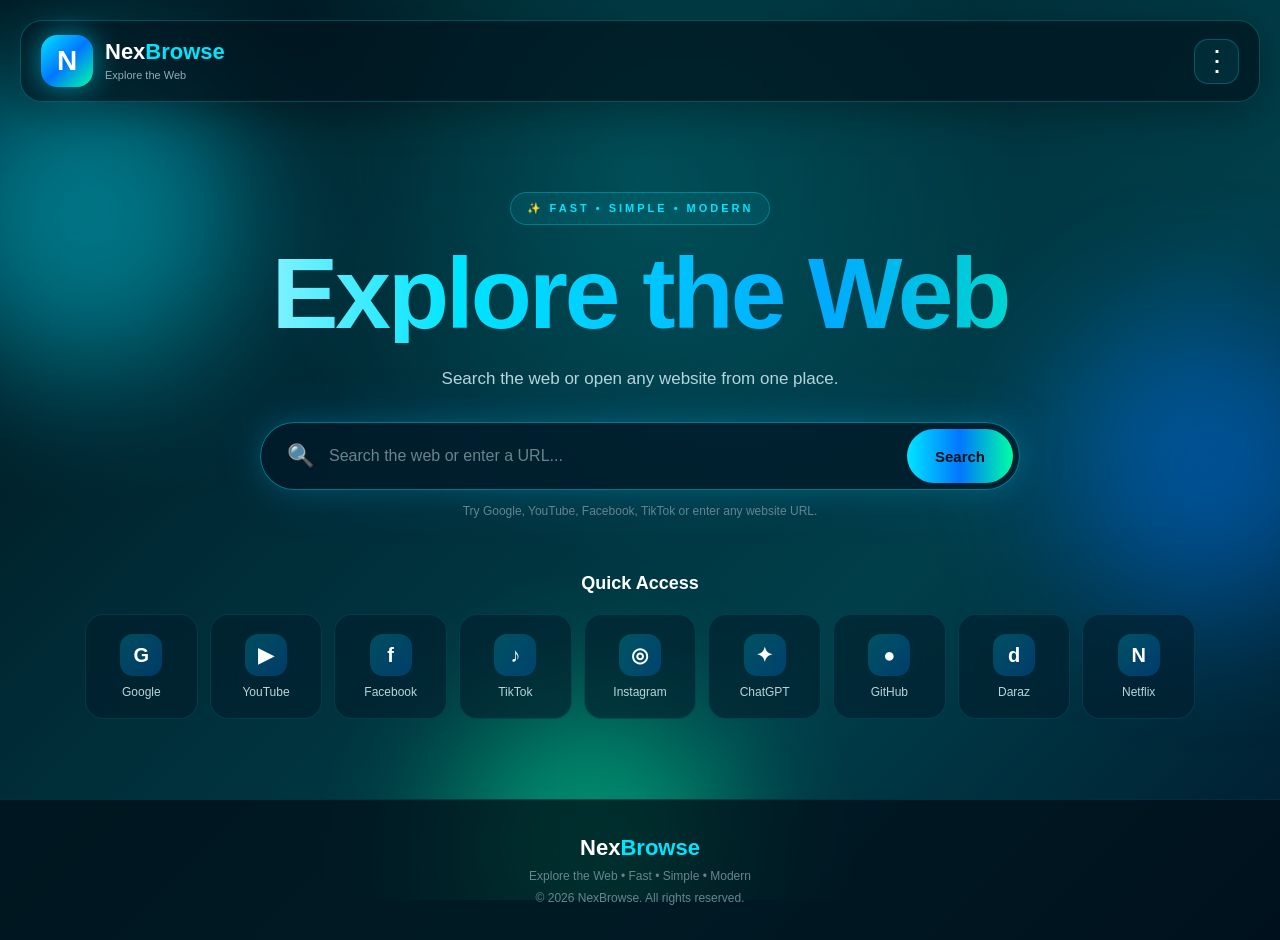
==== index.html @ d21aa039 "Add files via upload" ====
<!DOCTYPE html>
<html lang="en">

<head>
    <meta charset="UTF-8">
    <meta name="viewport" content="width=device-width, initial-scale=1.0">

    <meta name="description"
        content="NexBrowse - Explore the web with a fast and modern browser-style search experience.">

    <title>NexBrowse — Explore the Web</title>
    <script src="script.js"></script>

    <link rel="stylesheet" href="style.css">
</head>

<body>

    <!-- Animated Background -->
    <div class="background">
        <div class="orb orb-one"></div>
        <div class="orb orb-two"></div>
        <div class="orb orb-three"></div>
    </div>

    <!-- HEADER -->
    <header class="header">

        <div class="brand">
            <div class="logo">N</div>

            <div class="brand-text">
                <h2>Nex<span>Browse</span></h2>
                <small>Explore the Web</small>
            </div>
        </div>

        <!-- 3 DOT MENU -->
        <div class="menu-container">

            <button class="menu-btn" id="menuBtn" aria-label="Open menu">
                ⋮
            </button>

            <div class="dropdown-menu" id="dropdownMenu">

                <button onclick="showSection('home')">
                    🏠 Home
                </button>

                <button onclick="showSection('history')">
                    🕘 History
                </button>

                <button onclick="showSection('aboutSection')">
                    ℹ️ About
                </button>

                <button onclick="showSection('featuresSection')">
                    ⭐ Features
                </button>

                <button onclick="showSection('contactSection')">
                    📩 Contact
                </button>

                <button onclick="showSection('privacySection')">
                    🔒 Privacy
                </button>

                <button onclick="showSection('termsSection')">
                    📄 Terms
                </button>

            </div>
        </div>

    </header>


    <!-- MAIN -->
    <main id="home">

        <div class="hero-badge">
            ✨ FAST • SIMPLE • MODERN
        </div>

        <h1>
            Explore the <span>Web</span>
        </h1>

        <p class="subtitle">
            Search the web or open any website from one place.
        </p>


        <!-- SEARCH -->
        <div class="search-box">

            <span class="search-icon">🔍</span>

            <input type="text" id="website" placeholder="Search the web or enter a URL..." autocomplete="off">

            <button id="searchBtn">
                Search
            </button>

        </div>

        <p class="hint">
            Try Google, YouTube, Facebook, TikTok or enter any website URL.
        </p>


        <!-- QUICK LINKS -->
        <section class="quick-section">

            <h2>Quick Access</h2>

            <div class="quick-links">

                <button onclick="openSite('Google','https://www.google.com')">
                    <span class="site-icon">G</span>
                    <span>Google</span>
                </button>

                <button onclick="openSite('YouTube','https://www.youtube.com')">
                    <span class="site-icon">▶</span>
                    <span>YouTube</span>
                </button>

                <button onclick="openSite('Facebook','https://www.facebook.com')">
                    <span class="site-icon">f</span>
                    <span>Facebook</span>
                </button>

                <button onclick="openSite('TikTok','https://www.tiktok.com')">
                    <span class="site-icon">♪</span>
                    <span>TikTok</span>
                </button>

                <button onclick="openSite('Instagram','https://www.instagram.com')">
                    <span class="site-icon">◎</span>
                    <span>Instagram</span>
                </button>

                <button onclick="openSite('ChatGPT','https://chatgpt.com')">
                    <span class="site-icon">✦</span>
                    <span>ChatGPT</span>
                </button>

                <button onclick="openSite('GitHub','https://github.com')">
                    <span class="site-icon">●</span>
                    <span>GitHub</span>
                </button>

                <button onclick="openSite('Daraz','https://www.daraz.pk')">
                    <span class="site-icon">d</span>
                    <span>Daraz</span>
                </button>

                <button onclick="openSite('Netflix','https://www.netflix.com')">
                    <span class="site-icon">N</span>
                    <span>Netflix</span>
                </button>

            </div>

        </section>


        <!-- HISTORY 
        <section class="history-section" id="history">

            <div class="section-header">

                <div>
                    <span class="section-label">YOUR ACTIVITY</span>
                    <h2>🕘 Search History</h2>
                </div>

                <button class="clear-btn" id="clearBtn">
                    🗑️ Clear
                </button>

            </div>

            <div id="historyList" class="history-list"></div>
            -->

        </section>


        <!-- ABOUT -->
        <section id="aboutSection" class="info-section hidden">

            <span class="section-label">ABOUT NEXBROWSE</span>

            <h2>About NexBrowse</h2>

            <p>
                NexBrowse is a simple, modern browser-style web project
                designed to help users search the web and quickly open
                popular websites from one place.
            </p>

        </section>


        <!-- FEATURES -->
        <section id="featuresSection" class="info-section hidden">

            <span class="section-label">WHAT WE OFFER</span>

            <h2>⭐ Features</h2>

            <div class="features-grid">

                <div class="feature-card">
                    <div>🔎</div>
                    <h3>Web Search</h3>
                    <p>Search the web quickly and easily.</p>
                </div>

                <div class="feature-card">
                    <div>🌐</div>
                    <h3>Quick Websites</h3>
                    <p>Open popular websites with one click.</p>
                </div>

                <div class="feature-card">
                    <div>🕘</div>
                    <h3>Search History</h3>
                    <p>Keep your recent searches locally.</p>
                </div>

                <div class="feature-card">
                    <div>📱</div>
                    <h3>Responsive</h3>
                    <p>Works on phones, tablets and computers.</p>

                </div>

            </div>

        </section>


        <!-- CONTACT -->
        <section id="contactSection" class="info-section hidden">

            <span class="section-label">GET IN TOUCH</span>

            <h2>📩 Contact</h2>

            <p>
                Have a suggestion or feedback about NexBrowse?
                We'd love to hear from you.
            </p>

        </section>


        <!-- PRIVACY -->
        <section id="privacySection" class="info-section hidden">

            <span class="section-label">YOUR PRIVACY</span>

            <h2>🔒 Privacy Policy</h2>

            <p>
                NexBrowse does not intentionally collect personal
                information through this website.
            </p>

            <p>
                Search history is stored locally in your browser
                using local storage.
            </p>

        </section>


        <!-- TERMS -->
        <section id="termsSection" class="info-section hidden">

            <span class="section-label">WEBSITE TERMS</span>

            <h2>📄 Terms & Conditions</h2>

            <p>
                NexBrowse is a browser-style web project.
                Users should use the website responsibly and
                follow applicable laws.
            </p>

        </section>

    </main>


    <!-- FOOTER -->
    <footer>

        <div class="footer-logo">
            Nex<span>Browse</span>
        </div>

        <p>Explore the Web • Fast • Simple • Modern</p>

        <p>
            © 2026 NexBrowse. All rights reserved.
        </p>

    </footer>


</body>

</html>
---- style.css ----
/* =========================
   BASIC RESET
========================= */

/* =========================
   RESET
========================= */

* {
    margin: 0;
    padding: 0;
    box-sizing: border-box;
}

html {
    scroll-behavior: smooth;
}

body {
    font-family: Arial, Helvetica, sans-serif;
    min-height: 100vh;
    color: #ffffff;
    overflow-x: hidden;

    background:
        linear-gradient(135deg,
            #00111a,
            #002b36,
            #003f4a,
            #001a2e);
}


/* =========================
   ANIMATED BACKGROUND
========================= */

.background {
    position: fixed;
    inset: 0;
    overflow: hidden;
    z-index: -1;
    pointer-events: none;
}

.background::before {
    content: "";
    position: absolute;
    inset: 0;

    background:
        radial-gradient(circle at 50% 20%,
            rgba(0, 255, 255, 0.16),
            transparent 40%);

    animation: backgroundPulse 8s ease-in-out infinite alternate;
}

.orb {
    position: absolute;
    border-radius: 50%;
    filter: blur(70px);
    opacity: 0.45;
    animation: floatOrb 12s ease-in-out infinite alternate;
}

.orb-one {
    width: 330px;
    height: 330px;
    background: #00e5ff;
    top: 5%;
    left: -80px;
}

.orb-two {
    width: 300px;
    height: 300px;
    background: #0077ff;
    top: 35%;
    right: -80px;
    animation-delay: 2s;
}

.orb-three {
    width: 280px;
    height: 280px;
    background: #00ffa3;
    bottom: -80px;
    left: 35%;
    animation-delay: 4s;
}

@keyframes floatOrb {
    from {
        transform: translate(0, 0) scale(1);
    }

    to {
        transform: translate(50px, -40px) scale(1.15);
    }
}

@keyframes backgroundPulse {
    from {
        opacity: 0.5;
    }

    to {
        opacity: 1;
    }
}


/* =========================
   HEADER
========================= */

.header {
    width: calc(100% - 40px);
    margin: 20px;
    padding: 14px 20px;

    display: flex;
    align-items: center;
    justify-content: space-between;

    border: 1px solid rgba(0, 229, 255, 0.25);
    border-radius: 22px;

    background: rgba(0, 20, 30, 0.72);
    backdrop-filter: blur(20px);

    box-shadow:
        0 10px 40px rgba(0, 0, 0, 0.3);
}

.brand {
    display: flex;
    align-items: center;
    gap: 12px;
}

.logo {
    width: 52px;
    height: 52px;

    display: flex;
    align-items: center;
    justify-content: center;

    border-radius: 16px;

    font-size: 28px;
    font-weight: bold;

    background:
        linear-gradient(135deg,
            #00e5ff,
            #0077ff,
            #00ffa3);

    box-shadow:
        0 0 28px rgba(0, 229, 255, 0.55);
}

.brand-text h2 {
    font-size: 22px;
}

.brand-text h2 span,
.footer-logo span {
    color: #00e5ff;
}

.brand-text small {
    color: #8baeb8;
    font-size: 11px;
}


/* =========================
   MENU
========================= */

.menu-container {
    position: relative;
}

.menu-btn {
    width: 45px;
    height: 45px;

    border: 1px solid rgba(0, 229, 255, 0.25);
    border-radius: 14px;

    background: rgba(0, 229, 255, 0.08);
    color: white;

    font-size: 28px;
    line-height: 20px;

    cursor: pointer;
    transition: 0.3s;
}

.menu-btn:hover {
    background: rgba(0, 229, 255, 0.2);
    transform: rotate(90deg);
}

.dropdown-menu {
    position: absolute;
    top: 55px;
    right: 0;

    width: 190px;

    padding: 8px;

    display: none;

    border: 1px solid rgba(0, 229, 255, 0.25);
    border-radius: 18px;

    background: rgba(0, 25, 35, 0.96);
    backdrop-filter: blur(20px);

    box-shadow:
        0 15px 40px rgba(0, 0, 0, 0.45);

    z-index: 100;
}

.dropdown-menu.show {
    display: block;
    animation: menuShow 0.2s ease;
}

@keyframes menuShow {
    from {
        opacity: 0;
        transform: translateY(-8px);
    }

    to {
        opacity: 1;
        transform: translateY(0);
    }
}

.dropdown-menu button {
    width: 100%;

    padding: 12px;

    border: none;
    border-radius: 12px;

    background: transparent;
    color: white;

    text-align: left;
    font-size: 14px;

    cursor: pointer;
    transition: 0.25s;
}

.dropdown-menu button:hover {
    background: rgba(0, 229, 255, 0.14);
    padding-left: 17px;
}


/* =========================
   MAIN
========================= */

main {
    width: 100%;
    max-width: 1150px;

    margin: auto;

    padding: 70px 20px 50px;

    text-align: center;
}

.hero-badge,
.section-label {
    color: #00e5ff;
    font-size: 11px;
    font-weight: bold;
    letter-spacing: 3px;
}

.hero-badge {
    display: inline-block;

    padding: 9px 16px;
    margin-bottom: 18px;

    border: 1px solid rgba(0, 229, 255, 0.3);
    border-radius: 30px;

    background: rgba(0, 229, 255, 0.08);
}

h1 {
    font-size: clamp(55px, 9vw, 100px);
    line-height: 1;

    letter-spacing: -3px;

    background:
        linear-gradient(90deg,
            #ffffff,
            #00e5ff,
            #00aaff,
            #00ffa3);

    -webkit-background-clip: text;
    background-clip: text;
    color: transparent;
}

h1 span {
    display: inline-block;
}

.subtitle {
    max-width: 650px;

    margin: 22px auto 0;

    color: #b7d5dc;
    font-size: 17px;
    line-height: 1.6;
}


/* =========================
   SEARCH
========================= */

.search-box {
    width: min(760px, 100%);
    height: 68px;

    margin: 30px auto 0;

    padding: 6px;

    display: flex;
    align-items: center;

    border: 1px solid rgba(0, 229, 255, 0.45);
    border-radius: 40px;

    background: rgba(0, 25, 40, 0.78);

    backdrop-filter: blur(20px);

    box-shadow:
        0 0 30px rgba(0, 229, 255, 0.18),
        0 0 60px rgba(0, 119, 255, 0.12);
}

.search-icon {
    font-size: 22px;
    margin-left: 20px;
}

.search-box input {
    flex: 1;
    min-width: 0;

    height: 100%;

    border: none;
    outline: none;

    background: transparent;

    color: white;

    font-size: 16px;

    padding: 0 15px;
}

.search-box input::placeholder {
    color: #66858e;
}

.search-box button {
    height: 54px;

    padding: 0 28px;

    border: none;
    border-radius: 30px;

    background:
        linear-gradient(90deg,
            #00e5ff,
            #0077ff,
            #00ffa3);

    color: #001014;

    font-weight: bold;
    font-size: 15px;

    cursor: pointer;

    transition: 0.3s;
}

.search-box button:hover {
    transform: scale(1.04);

    box-shadow:
        0 0 28px rgba(0, 229, 255, 0.65);
}

.hint {
    margin-top: 14px;

    color: #66858e;
    font-size: 12px;
}


/* =========================
   QUICK LINKS
========================= */

.quick-section {
    margin-top: 55px;
}

.quick-section h2 {
    margin-bottom: 20px;
    font-size: 18px;
}

.quick-links {
    display: grid;

    grid-template-columns:
        repeat(9, 1fr);

    gap: 12px;
}

.quick-links button {
    min-height: 105px;

    border: 1px solid rgba(0, 229, 255, 0.12);
    border-radius: 18px;

    background: rgba(0, 30, 45, 0.62);

    color: white;

    cursor: pointer;

    backdrop-filter: blur(12px);

    transition: 0.3s;
}

.quick-links button:hover {
    transform: translateY(-8px);

    border-color: rgba(0, 229, 255, 0.5);

    background: rgba(0, 55, 70, 0.78);

    box-shadow:
        0 10px 30px rgba(0, 0, 0, 0.3),
        0 0 20px rgba(0, 229, 255, 0.18);
}

.site-icon {
    width: 42px;
    height: 42px;

    margin: 0 auto 9px;

    display: flex;
    align-items: center;
    justify-content: center;

    border-radius: 13px;

    background:
        linear-gradient(135deg,
            rgba(0, 229, 255, 0.22),
            rgba(0, 119, 255, 0.28));

    font-size: 20px;
    font-weight: bold;
}

.quick-links button>span:last-child {
    display: block;
    font-size: 12px;
    color: #b7d5dc;
}


/* =========================
   HISTORY
========================= */

.history-section,
.info-section {
    width: min(800px, 100%);

    margin: 55px auto 0;

    padding: 28px;

    border: 1px solid rgba(0, 229, 255, 0.14);
    border-radius: 24px;

    background: rgba(0, 25, 40, 0.65);

    backdrop-filter: blur(18px);

    box-shadow:
        0 15px 50px rgba(0, 0, 0, 0.25);
}

.section-header {
    display: flex;
    justify-content: space-between;
    align-items: center;

    margin-bottom: 20px;

    text-align: left;
}

.section-header h2 {
    margin-top: 7px;
    font-size: 22px;
}

.clear-btn {
    padding: 9px 14px;

    border: 1px solid rgba(255, 80, 80, 0.3);
    border-radius: 12px;

    background: rgba(255, 60, 60, 0.12);

    color: white;

    cursor: pointer;
}

.clear-btn:hover {
    background: rgba(255, 60, 60, 0.3);
}

.history-list {
    display: flex;
    flex-direction: column;
    gap: 9px;
}

.history-item {
    display: flex;
    align-items: center;
    gap: 12px;

    padding: 12px;

    border-radius: 14px;

    background: rgba(0, 45, 60, 0.58);
}

.history-info {
    flex: 1;
    min-width: 0;
    text-align: left;
}

.history-query {
    color: white;
    font-size: 14px;
    word-break: break-word;
}

.history-time {
    margin-top: 4px;
    color: #66858e;
    font-size: 10px;
}

.history-open,
.history-delete {
    padding: 7px 10px;

    border: none;
    border-radius: 9px;

    color: white;

    cursor: pointer;
}

.history-open {
    background: rgba(0, 119, 255, 0.25);
}

.history-delete {
    background: rgba(255, 60, 60, 0.2);
}

.empty-history {
    padding: 25px;
    color: #66858e;
    font-size: 13px;
}


/* =========================
   INFO SECTIONS
========================= */

.info-section {
    text-align: center;
}

.info-section h2 {
    margin: 10px 0 15px;
    font-size: 28px;
}

.info-section p {
    color: #b7d5dc;
    line-height: 1.8;
    font-size: 14px;

    max-width: 650px;
    margin: 8px auto;
}

.hidden {
    display: none;
}

.features-grid {
    display: grid;

    grid-template-columns: repeat(2, 1fr);

    gap: 15px;

    margin-top: 25px;
}

.feature-card {
    padding: 22px;

    border: 1px solid rgba(0, 229, 255, 0.12);
    border-radius: 18px;

    background: rgba(0, 40, 55, 0.5);

    transition: 0.3s;
}

.feature-card:hover {
    transform: translateY(-5px);
    background: rgba(0, 60, 75, 0.68);
}

.feature-card>div {
    font-size: 30px;
}

.feature-card h3 {
    margin: 10px 0 7px;
}

.feature-card p {
    font-size: 12px;
}


/* =========================
   FOOTER
========================= */

footer {
    margin-top: 30px;

    padding: 35px 20px;

    text-align: center;

    border-top: 1px solid rgba(0, 229, 255, 0.12);

    background: rgba(0, 15, 25, 0.75);
}

.footer-logo {
    font-size: 22px;
    font-weight: bold;
}

footer p {
    margin-top: 8px;
    color: #66858e;
    font-size: 12px;
}


/* =========================
   TABLET
========================= */

@media (max-width: 1000px) {

    .quick-links {
        grid-template-columns:
            repeat(5, 1fr);
    }
}


/* =========================
   MOBILE
========================= */

@media (max-width: 600px) {

    .header {
        width: calc(100% - 20px);
        margin: 10px;

        padding: 10px 12px;

        border-radius: 18px;
    }

    .logo {
        width: 43px;
        height: 43px;

        border-radius: 13px;

        font-size: 23px;
    }

    .brand-text h2 {
        font-size: 18px;
    }

    .brand-text small {
        font-size: 9px;
    }

    .menu-btn {
        width: 42px;
        height: 42px;
    }

    .dropdown-menu {
        width: 180px;
    }

    main {
        padding:
            45px 14px 30px;
    }

    .hero-badge {
        font-size: 8px;
        letter-spacing: 2px;
    }

    h1 {
        font-size: 55px;
        letter-spacing: -2px;
    }

    .subtitle {
        font-size: 14px;
        margin-top: 17px;
    }

    .search-box {
        height: 58px;
        margin-top: 24px;
    }

    .search-icon {
        font-size: 18px;
        margin-left: 11px;
    }

    .search-box input {
        font-size: 13px;
        padding: 0 7px;
    }

    .search-box button {
        height: 46px;
        padding: 0 14px;
        font-size: 12px;
    }

    .hint {
        line-height: 1.5;
    }

    .quick-section {
        margin-top: 40px;
    }

    .quick-links {
        grid-template-columns:
            repeat(3, 1fr);

        gap: 9px;
    }

    .quick-links button {
        min-height: 88px;
        border-radius: 15px;
    }

    .site-icon {
        width: 35px;
        height: 35px;

        font-size: 17px;
    }

    .quick-links button>span:last-child {
        font-size: 10px;
    }

    .history-section,
    .info-section {
        margin-top: 35px;
        padding: 18px 13px;
        border-radius: 19px;
    }

    .section-header {
        gap: 8px;
    }

    .section-header h2 {
        font-size: 17px;
    }

    .clear-btn {
        font-size: 10px;
        padding: 7px 9px;
    }

    .history-item {
        padding: 9px;
    }

    .history-query {
        font-size: 12px;
    }

    .history-open,
    .history-delete {
        padding: 6px 8px;
        font-size: 10px;
    }

    .features-grid {
        grid-template-columns: 1fr;
    }

    .info-section h2 {
        font-size: 22px;
    }

    footer {
        padding: 28px 12px;
    }
}


/* =========================
   VERY SMALL PHONES
========================= */

@media (max-width: 360px) {

    h1 {
        font-size: 46px;
    }

    .search-box button {
        padding: 0 10px;
    }

    .search-box input {
        font-size: 12px;
    }

    .quick-links {
        gap: 7px;
    }
}

/* =========================
   SEPARATE MENU PAGE
========================= */

.info-section {
    width: min(900px, calc(100% - 30px));
    min-height: 500px;
    margin: 80px auto 40px;

    padding: 45px 30px;

    border-radius: 25px;

    text-align: center;

    background: rgba(0, 25, 40, 0.92);

    border: 1px solid rgba(0, 229, 255, 0.25);

    box-shadow:
        0 20px 60px rgba(0, 0, 0, 0.45),
        0 0 35px rgba(0, 229, 255, 0.08);

    animation: infoPageShow 0.35s ease;
}

.info-section h2 {
    font-size: 32px;
    margin-bottom: 20px;
}

.info-section p {
    max-width: 700px;
    margin: 12px auto;

    line-height: 1.8;
    font-size: 15px;
}

@keyframes infoPageShow {

    from {
        opacity: 0;
        transform: translateY(20px) scale(0.98);
    }

    to {
        opacity: 1;
        transform: translateY(0) scale(1);
    }
}

.hidden {
    display: none !important;
}

New theme: 🌊 Dark Teal+Cyan+Blue+Green Is mein background bhi change ho gaya hai aur logo,
search button,
menu,
cards aur headings sab matching hain.
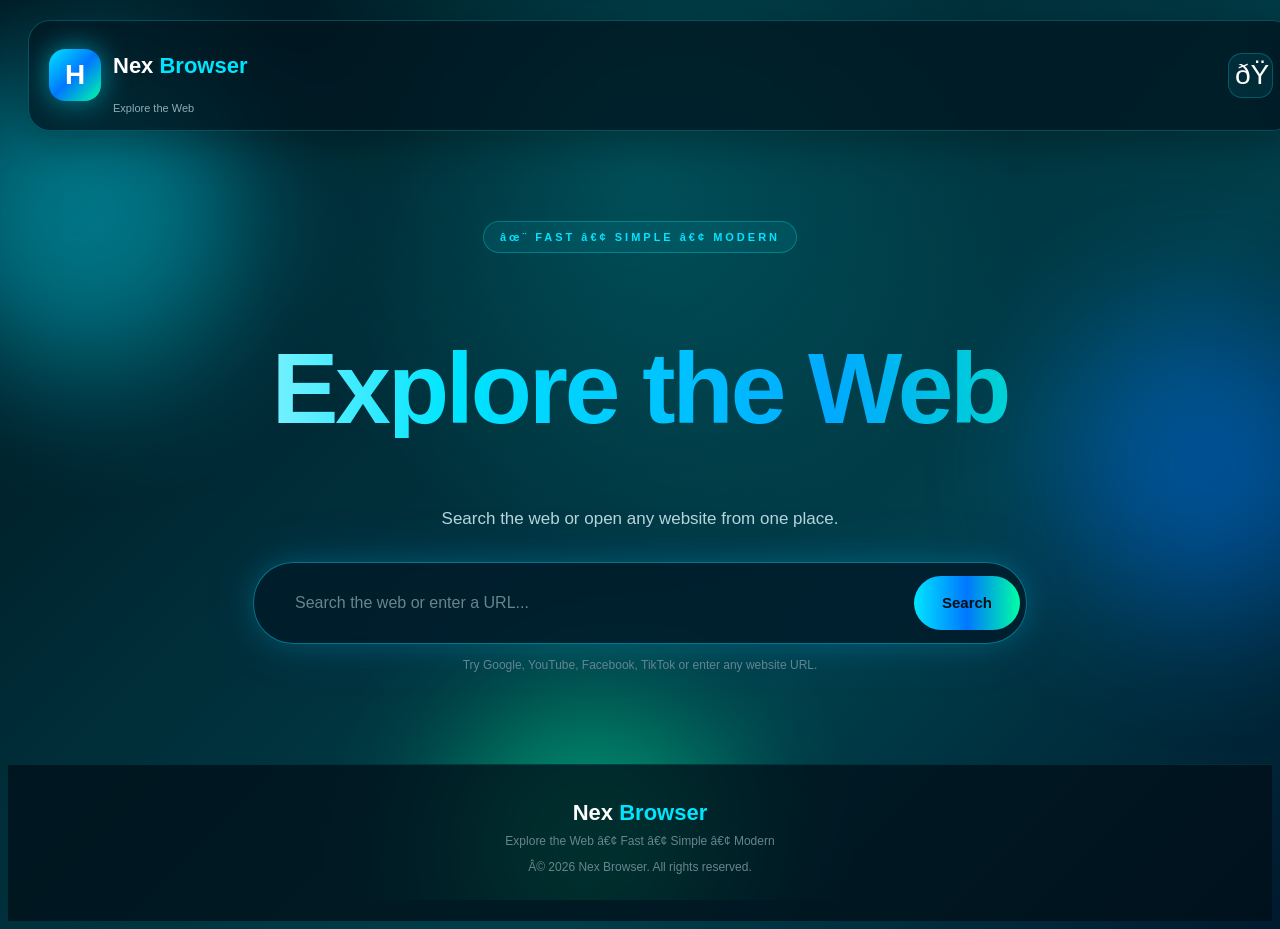
==== commit 248ed59f: "Add files via upload" ====
--- a/index.html
+++ b/index.html
@@ -6,10 +6,9 @@
     <meta name="viewport" content="width=device-width, initial-scale=1.0">
 
     <meta name="description"
-        content="NexBrowse - Explore the web with a fast and modern browser-style search experience.">
-
-    <title>NexBrowse — Explore the Web</title>
-    <script src="script.js"></script>
+        content="Nex browser - Explore the web with a fast and modern browser-style search experience.">
+
+    <title>Nex browser â€” Explore the Web</title>
 
     <link rel="stylesheet" href="style.css">
 </head>
@@ -27,10 +26,10 @@
     <header class="header">
 
         <div class="brand">
-            <div class="logo">N</div>
+            <div class="logo">H</div>
 
             <div class="brand-text">
-                <h2>Nex<span>Browse</span></h2>
+                <h2>Nex <span>Browser</span></h2>
                 <small>Explore the Web</small>
             </div>
         </div>
@@ -39,41 +38,48 @@
         <div class="menu-container">
 
             <button class="menu-btn" id="menuBtn" aria-label="Open menu">
-                ⋮
+                ðŸ
+
             </button>
 
             <div class="dropdown-menu" id="dropdownMenu">
-
+                <!--
                 <button onclick="showSection('home')">
-                    🏠 Home
+                    ðŸ  Home
                 </button>
 
                 <button onclick="showSection('history')">
-                    🕘 History
+                    ðŸ•˜ History
                 </button>
 
                 <button onclick="showSection('aboutSection')">
-                    ℹ️ About
+                    â„¹ï¸ About
                 </button>
 
                 <button onclick="showSection('featuresSection')">
-                    ⭐ Features
+                    â­ Features
                 </button>
 
                 <button onclick="showSection('contactSection')">
-                    📩 Contact
+                    ðŸ“© Contact
                 </button>
 
                 <button onclick="showSection('privacySection')">
-                    🔒 Privacy
+                    ðŸ”’ Privacy
                 </button>
 
                 <button onclick="showSection('termsSection')">
-                    📄 Terms
-                </button>
-
-            </div>
-        </div>
+                    ðŸ“„ Terms
+                </button>
+-->
+                <button onclick="showSection('home')">ðŸ  Home</button>
+                <button onclick="showSection('history')">ðŸ•˜ History</button>
+                <button onclick="showSection('about')">About</button>
+                <button onclick="showSection('features')">Feature</button>
+                <button onclick="showSection('contact')">Contact</button>
+                <button onclick="showSection('privacy')">Privacy</button>
+                <button onclick="showSection('terms')">Term</button>
+            </div>
 
     </header>
 
@@ -82,7 +88,7 @@
     <main id="home">
 
         <div class="hero-badge">
-            ✨ FAST • SIMPLE • MODERN
+            âœ¨ FAST â€¢ SIMPLE â€¢ MODERN
         </div>
 
         <h1>
@@ -97,7 +103,7 @@
         <!-- SEARCH -->
         <div class="search-box">
 
-            <span class="search-icon">🔍</span>
+            <span class="search-icon"></span>
 
             <input type="text" id="website" placeholder="Search the web or enter a URL..." autocomplete="off">
 
@@ -112,7 +118,7 @@
         </p>
 
 
-        <!-- QUICK LINKS -->
+        <!-- QUICK LINKS 
         <section class="quick-section">
 
             <h2>Quick Access</h2>
@@ -125,7 +131,7 @@
                 </button>
 
                 <button onclick="openSite('YouTube','https://www.youtube.com')">
-                    <span class="site-icon">▶</span>
+                    <span class="site-icon">â–¶</span>
                     <span>YouTube</span>
                 </button>
 
@@ -135,22 +141,22 @@
                 </button>
 
                 <button onclick="openSite('TikTok','https://www.tiktok.com')">
-                    <span class="site-icon">♪</span>
+                    <span class="site-icon">â™ª</span>
                     <span>TikTok</span>
                 </button>
 
                 <button onclick="openSite('Instagram','https://www.instagram.com')">
-                    <span class="site-icon">◎</span>
+                    <span class="site-icon">â—Ž</span>
                     <span>Instagram</span>
                 </button>
 
                 <button onclick="openSite('ChatGPT','https://chatgpt.com')">
-                    <span class="site-icon">✦</span>
+                    <span class="site-icon">âœ¦</span>
                     <span>ChatGPT</span>
                 </button>
 
                 <button onclick="openSite('GitHub','https://github.com')">
-                    <span class="site-icon">●</span>
+                    <span class="site-icon">â—</span>
                     <span>GitHub</span>
                 </button>
 
@@ -167,39 +173,40 @@
             </div>
 
         </section>
-
-
-        <!-- HISTORY 
+        -->
+
+
+        <!-- HISTORY
         <section class="history-section" id="history">
 
             <div class="section-header">
 
                 <div>
                     <span class="section-label">YOUR ACTIVITY</span>
-                    <h2>🕘 Search History</h2>
+                    <h2>ðŸ•˜ Search History</h2>
                 </div>
 
                 <button class="clear-btn" id="clearBtn">
-                    🗑️ Clear
+                    ðŸ—‘ï¸ Clear
                 </button>
 
             </div>
 
             <div id="historyList" class="history-list"></div>
-            -->
-
-        </section>
+
+        </section>
+         -->
 
 
         <!-- ABOUT -->
         <section id="aboutSection" class="info-section hidden">
 
-            <span class="section-label">ABOUT NEXBROWSE</span>
-
-            <h2>About NexBrowse</h2>
-
-            <p>
-                NexBrowse is a simple, modern browser-style web project
+            <span class="section-label">ABOUT Nex BROWSER</span>
+
+            <h2>About Nex Browser</h2>
+
+            <p>
+                Nex Browser is a simple, modern browser-style web project
                 designed to help users search the web and quickly open
                 popular websites from one place.
             </p>
@@ -212,33 +219,32 @@
 
             <span class="section-label">WHAT WE OFFER</span>
 
-            <h2>⭐ Features</h2>
+            <h2>â­ Features</h2>
 
             <div class="features-grid">
 
                 <div class="feature-card">
-                    <div>🔎</div>
+                    <div>ðŸ”Ž</div>
                     <h3>Web Search</h3>
                     <p>Search the web quickly and easily.</p>
                 </div>
 
                 <div class="feature-card">
-                    <div>🌐</div>
+                    <div>ðŸŒ</div>
                     <h3>Quick Websites</h3>
                     <p>Open popular websites with one click.</p>
                 </div>
 
                 <div class="feature-card">
-                    <div>🕘</div>
+                    <div>ðŸ•˜</div>
                     <h3>Search History</h3>
                     <p>Keep your recent searches locally.</p>
                 </div>
 
                 <div class="feature-card">
-                    <div>📱</div>
+                    <div>ðŸ“±</div>
                     <h3>Responsive</h3>
                     <p>Works on phones, tablets and computers.</p>
-
                 </div>
 
             </div>
@@ -251,10 +257,10 @@
 
             <span class="section-label">GET IN TOUCH</span>
 
-            <h2>📩 Contact</h2>
-
-            <p>
-                Have a suggestion or feedback about NexBrowse?
+            <h2>ðŸ“© Contact</h2>
+
+            <p>
+                Have a suggestion or feedback about Nex Browser?
                 We'd love to hear from you.
             </p>
 
@@ -266,10 +272,10 @@
 
             <span class="section-label">YOUR PRIVACY</span>
 
-            <h2>🔒 Privacy Policy</h2>
-
-            <p>
-                NexBrowse does not intentionally collect personal
+            <h2>ðŸ”’ Privacy Policy</h2>
+
+            <p>
+                Nex Browser does not intentionally collect personal
                 information through this website.
             </p>
 
@@ -286,10 +292,10 @@
 
             <span class="section-label">WEBSITE TERMS</span>
 
-            <h2>📄 Terms & Conditions</h2>
-
-            <p>
-                NexBrowse is a browser-style web project.
+            <h2>ðŸ“„ Terms & Conditions</h2>
+
+            <p>
+                Nex Browser is a browser-style web project.
                 Users should use the website responsibly and
                 follow applicable laws.
             </p>
@@ -303,18 +309,20 @@
     <footer>
 
         <div class="footer-logo">
-            Nex<span>Browse</span>
+            Nex <span>Browser</span>
         </div>
 
-        <p>Explore the Web • Fast • Simple • Modern</p>
+        <p>Explore the Web â€¢ Fast â€¢ Simple â€¢ Modern</p>
 
         <p>
-            © 2026 NexBrowse. All rights reserved.
+            Â© 2026 Nex Browser. All rights reserved.
         </p>
 
     </footer>
 
 
+    <script src="script.js"></script>
+
 </body>
 
 </html>
--- a/style.css
+++ b/style.css
@@ -1,7 +1,5 @@
-/* =========================
-   BASIC RESET
-========================= */
-
+//* =========================
+BASIC RESET=========================*/
 /* =========================
    RESET
 ========================= */
@@ -741,158 +739,14 @@
 ========================= */
 
 @media (max-width: 600px) {
-
-    .header {
-        width: calc(100% - 20px);
-        margin: 10px;
-
-        padding: 10px 12px;
-
-        border-radius: 18px;
-    }
-
-    .logo {
-        width: 43px;
-        height: 43px;
-
-        border-radius: 13px;
-
-        font-size: 23px;
-    }
-
-    .brand-text h2 {
-        font-size: 18px;
-    }
-
-    .brand-text small {
-        font-size: 9px;
-    }
-
-    .menu-btn {
-        width: 42px;
-        height: 42px;
-    }
-
-    .dropdown-menu {
-        width: 180px;
-    }
-
-    main {
-        padding:
-            45px 14px 30px;
-    }
-
-    .hero-badge {
-        font-size: 8px;
-        letter-spacing: 2px;
-    }
-
-    h1 {
-        font-size: 55px;
-        letter-spacing: -2px;
-    }
-
-    .subtitle {
-        font-size: 14px;
-        margin-top: 17px;
-    }
-
-    .search-box {
-        height: 58px;
-        margin-top: 24px;
-    }
-
-    .search-icon {
-        font-size: 18px;
-        margin-left: 11px;
-    }
-
-    .search-box input {
-        font-size: 13px;
-        padding: 0 7px;
-    }
-
-    .search-box button {
-        height: 46px;
-        padding: 0 14px;
-        font-size: 12px;
-    }
-
-    .hint {
-        line-height: 1.5;
-    }
-
-    .quick-section {
-        margin-top: 40px;
-    }
-
-    .quick-links {
-        grid-template-columns:
-            repeat(3, 1fr);
-
-        gap: 9px;
-    }
-
-    .quick-links button {
-        min-height: 88px;
-        border-radius: 15px;
-    }
-
-    .site-icon {
-        width: 35px;
-        height: 35px;
-
-        font-size: 17px;
-    }
-
-    .quick-links button>span:last-child {
-        font-size: 10px;
-    }
-
-    .history-section,
     .info-section {
-        margin-top: 35px;
+        margin: 35px auto 0;
         padding: 18px 13px;
         border-radius: 19px;
     }
 
-    .section-header {
-        gap: 8px;
-    }
-
-    .section-header h2 {
-        font-size: 17px;
-    }
-
-    .clear-btn {
-        font-size: 10px;
-        padding: 7px 9px;
-    }
-
-    .history-item {
-        padding: 9px;
-    }
-
-    .history-query {
-        font-size: 12px;
-    }
-
-    .history-open,
-    .history-delete {
-        padding: 6px 8px;
-        font-size: 10px;
-    }
-
-    .features-grid {
-        grid-template-columns: 1fr;
-    }
-
     .info-section h2 {
         font-size: 22px;
-    }
-
-    footer {
-        padding: 28px 12px;
     }
 }
 
@@ -974,9 +828,4 @@
 
 .hidden {
     display: none !important;
-}
-
-New theme: 🌊 Dark Teal+Cyan+Blue+Green Is mein background bhi change ho gaya hai aur logo,
-search button,
-menu,
-cards aur headings sab matching hain.+}
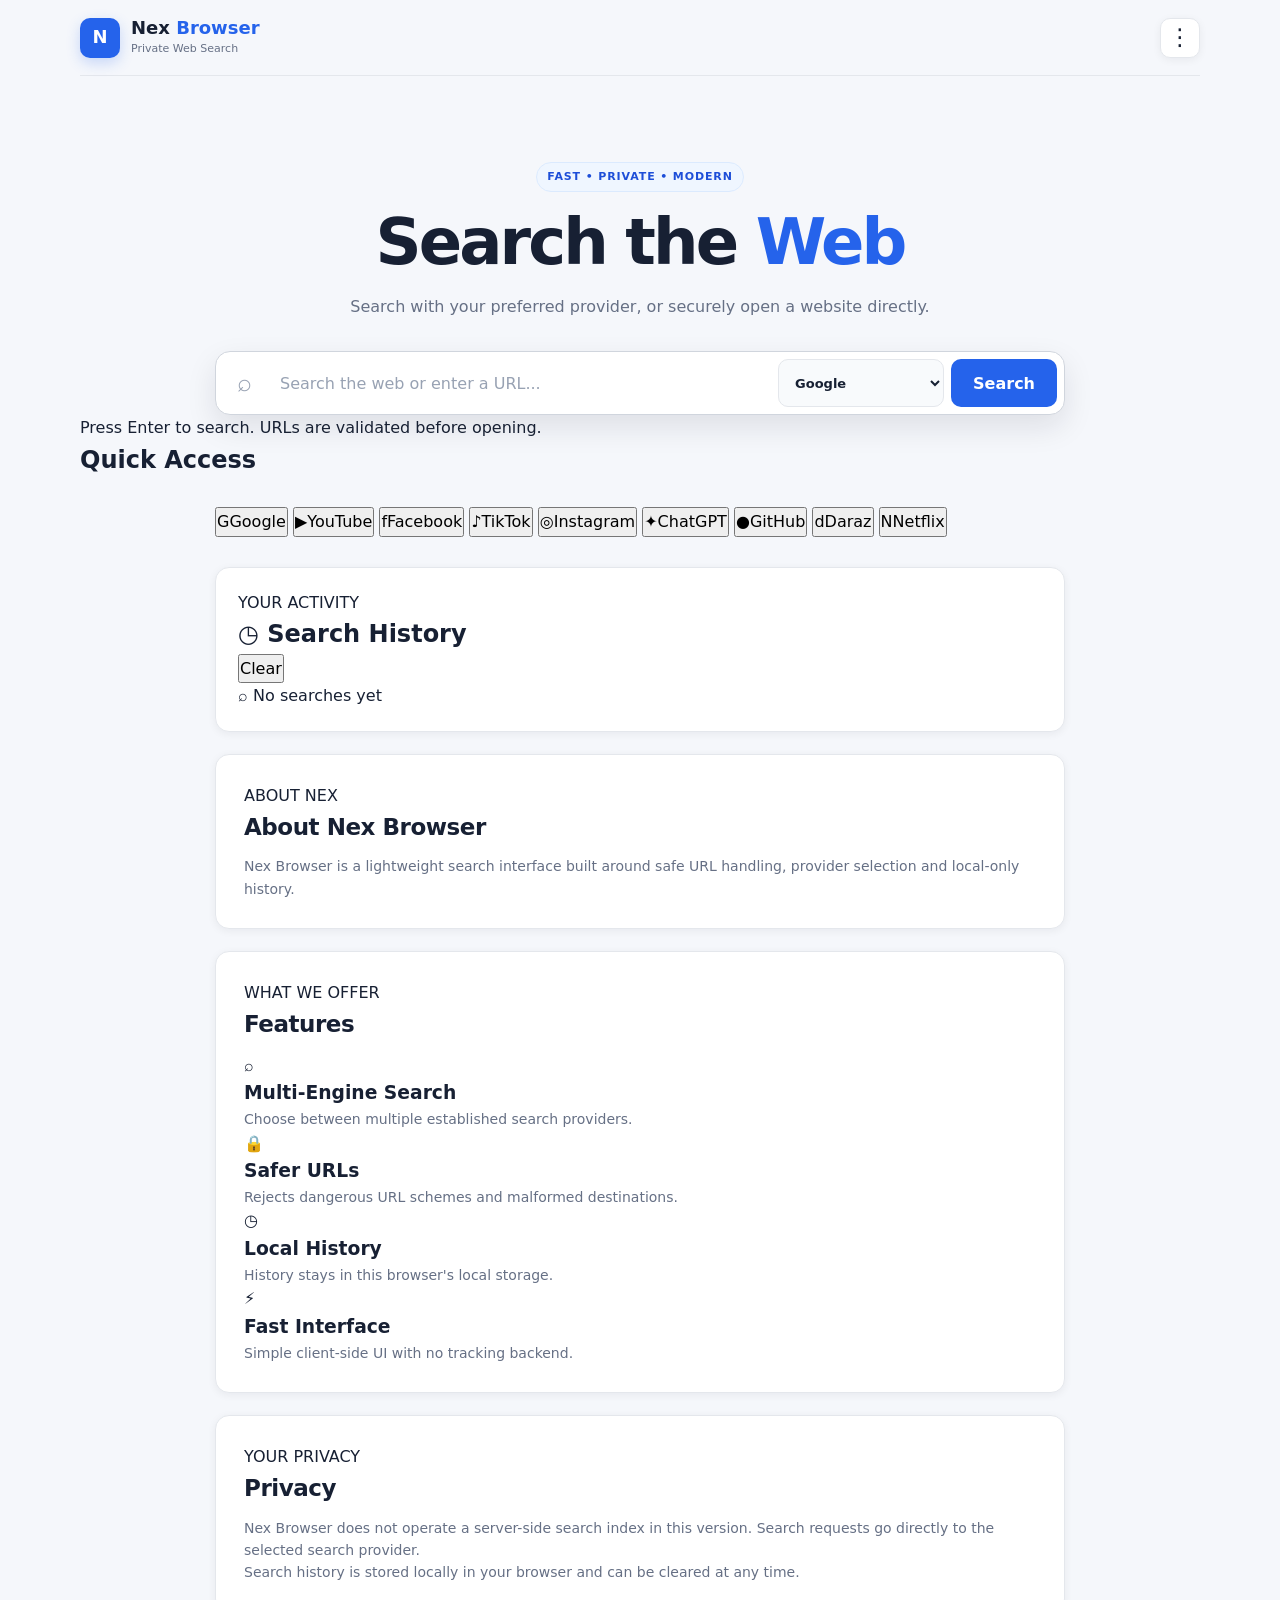
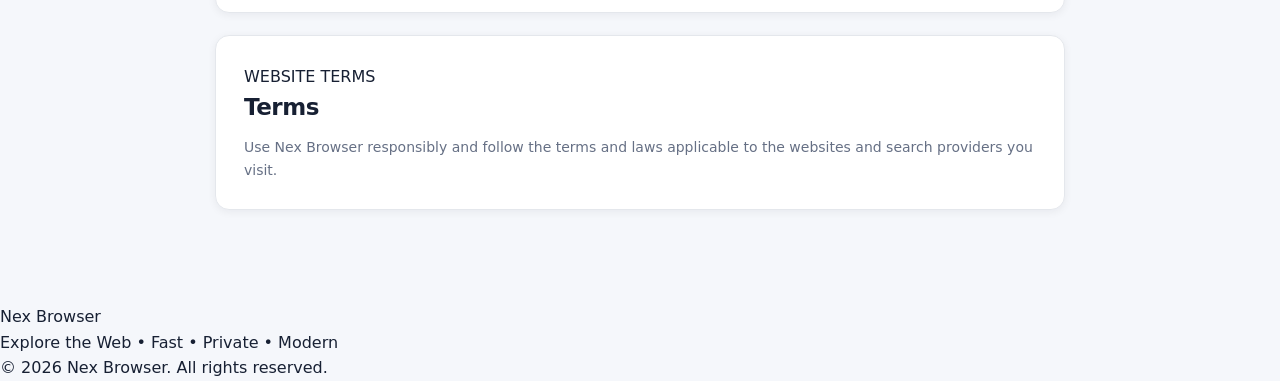
==== commit 9db0c306: "Add files via upload" ====
--- a/index.html
+++ b/index.html
@@ -1,328 +1,159 @@
-<!DOCTYPE html>
-<html lang="en">
-
-<head>
-    <meta charset="UTF-8">
-    <meta name="viewport" content="width=device-width, initial-scale=1.0">
-
-    <meta name="description"
-        content="Nex browser - Explore the web with a fast and modern browser-style search experience.">
-
-    <title>Nex browser â€” Explore the Web</title>
-
-    <link rel="stylesheet" href="style.css">
-</head>
-
-<body>
-
-    <!-- Animated Background -->
-    <div class="background">
-        <div class="orb orb-one"></div>
-        <div class="orb orb-two"></div>
-        <div class="orb orb-three"></div>
-    </div>
-
-    <!-- HEADER -->
-    <header class="header">
-
-        <div class="brand">
-            <div class="logo">H</div>
-
-            <div class="brand-text">
-                <h2>Nex <span>Browser</span></h2>
-                <small>Explore the Web</small>
-            </div>
-        </div>
-
-        <!-- 3 DOT MENU -->
-        <div class="menu-container">
-
-            <button class="menu-btn" id="menuBtn" aria-label="Open menu">
-                ðŸ
-
-            </button>
-
-            <div class="dropdown-menu" id="dropdownMenu">
-                <!--
-                <button onclick="showSection('home')">
-                    ðŸ  Home
-                </button>
-
-                <button onclick="showSection('history')">
-                    ðŸ•˜ History
-                </button>
-
-                <button onclick="showSection('aboutSection')">
-                    â„¹ï¸ About
-                </button>
-
-                <button onclick="showSection('featuresSection')">
-                    â­ Features
-                </button>
-
-                <button onclick="showSection('contactSection')">
-                    ðŸ“© Contact
-                </button>
-
-                <button onclick="showSection('privacySection')">
-                    ðŸ”’ Privacy
-                </button>
-
-                <button onclick="showSection('termsSection')">
-                    ðŸ“„ Terms
-                </button>
--->
-                <button onclick="showSection('home')">ðŸ  Home</button>
-                <button onclick="showSection('history')">ðŸ•˜ History</button>
-                <button onclick="showSection('about')">About</button>
-                <button onclick="showSection('features')">Feature</button>
-                <button onclick="showSection('contact')">Contact</button>
-                <button onclick="showSection('privacy')">Privacy</button>
-                <button onclick="showSection('terms')">Term</button>
-            </div>
-
-    </header>
-
-
-    <!-- MAIN -->
-    <main id="home">
-
-        <div class="hero-badge">
-            âœ¨ FAST â€¢ SIMPLE â€¢ MODERN
-        </div>
-
-        <h1>
-            Explore the <span>Web</span>
-        </h1>
-
-        <p class="subtitle">
-            Search the web or open any website from one place.
-        </p>
-
-
-        <!-- SEARCH -->
-        <div class="search-box">
-
-            <span class="search-icon"></span>
-
-            <input type="text" id="website" placeholder="Search the web or enter a URL..." autocomplete="off">
-
-            <button id="searchBtn">
-                Search
-            </button>
-
-        </div>
-
-        <p class="hint">
-            Try Google, YouTube, Facebook, TikTok or enter any website URL.
-        </p>
-
-
-        <!-- QUICK LINKS 
-        <section class="quick-section">
-
-            <h2>Quick Access</h2>
-
-            <div class="quick-links">
-
-                <button onclick="openSite('Google','https://www.google.com')">
-                    <span class="site-icon">G</span>
-                    <span>Google</span>
-                </button>
-
-                <button onclick="openSite('YouTube','https://www.youtube.com')">
-                    <span class="site-icon">â–¶</span>
-                    <span>YouTube</span>
-                </button>
-
-                <button onclick="openSite('Facebook','https://www.facebook.com')">
-                    <span class="site-icon">f</span>
-                    <span>Facebook</span>
-                </button>
-
-                <button onclick="openSite('TikTok','https://www.tiktok.com')">
-                    <span class="site-icon">â™ª</span>
-                    <span>TikTok</span>
-                </button>
-
-                <button onclick="openSite('Instagram','https://www.instagram.com')">
-                    <span class="site-icon">â—Ž</span>
-                    <span>Instagram</span>
-                </button>
-
-                <button onclick="openSite('ChatGPT','https://chatgpt.com')">
-                    <span class="site-icon">âœ¦</span>
-                    <span>ChatGPT</span>
-                </button>
-
-                <button onclick="openSite('GitHub','https://github.com')">
-                    <span class="site-icon">â—</span>
-                    <span>GitHub</span>
-                </button>
-
-                <button onclick="openSite('Daraz','https://www.daraz.pk')">
-                    <span class="site-icon">d</span>
-                    <span>Daraz</span>
-                </button>
-
-                <button onclick="openSite('Netflix','https://www.netflix.com')">
-                    <span class="site-icon">N</span>
-                    <span>Netflix</span>
-                </button>
-
-            </div>
-
-        </section>
-        -->
-
-
-        <!-- HISTORY
-        <section class="history-section" id="history">
-
-            <div class="section-header">
-
-                <div>
-                    <span class="section-label">YOUR ACTIVITY</span>
-                    <h2>ðŸ•˜ Search History</h2>
-                </div>
-
-                <button class="clear-btn" id="clearBtn">
-                    ðŸ—‘ï¸ Clear
-                </button>
-
-            </div>
-
-            <div id="historyList" class="history-list"></div>
-
-        </section>
-         -->
-
-
-        <!-- ABOUT -->
-        <section id="aboutSection" class="info-section hidden">
-
-            <span class="section-label">ABOUT Nex BROWSER</span>
-
-            <h2>About Nex Browser</h2>
-
-            <p>
-                Nex Browser is a simple, modern browser-style web project
-                designed to help users search the web and quickly open
-                popular websites from one place.
-            </p>
-
-        </section>
-
-
-        <!-- FEATURES -->
-        <section id="featuresSection" class="info-section hidden">
-
-            <span class="section-label">WHAT WE OFFER</span>
-
-            <h2>â­ Features</h2>
-
-            <div class="features-grid">
-
-                <div class="feature-card">
-                    <div>ðŸ”Ž</div>
-                    <h3>Web Search</h3>
-                    <p>Search the web quickly and easily.</p>
-                </div>
-
-                <div class="feature-card">
-                    <div>ðŸŒ</div>
-                    <h3>Quick Websites</h3>
-                    <p>Open popular websites with one click.</p>
-                </div>
-
-                <div class="feature-card">
-                    <div>ðŸ•˜</div>
-                    <h3>Search History</h3>
-                    <p>Keep your recent searches locally.</p>
-                </div>
-
-                <div class="feature-card">
-                    <div>ðŸ“±</div>
-                    <h3>Responsive</h3>
-                    <p>Works on phones, tablets and computers.</p>
-                </div>
-
-            </div>
-
-        </section>
-
-
-        <!-- CONTACT -->
-        <section id="contactSection" class="info-section hidden">
-
-            <span class="section-label">GET IN TOUCH</span>
-
-            <h2>ðŸ“© Contact</h2>
-
-            <p>
-                Have a suggestion or feedback about Nex Browser?
-                We'd love to hear from you.
-            </p>
-
-        </section>
-
-
-        <!-- PRIVACY -->
-        <section id="privacySection" class="info-section hidden">
-
-            <span class="section-label">YOUR PRIVACY</span>
-
-            <h2>ðŸ”’ Privacy Policy</h2>
-
-            <p>
-                Nex Browser does not intentionally collect personal
-                information through this website.
-            </p>
-
-            <p>
-                Search history is stored locally in your browser
-                using local storage.
-            </p>
-
-        </section>
-
-
-        <!-- TERMS -->
-        <section id="termsSection" class="info-section hidden">
-
-            <span class="section-label">WEBSITE TERMS</span>
-
-            <h2>ðŸ“„ Terms & Conditions</h2>
-
-            <p>
-                Nex Browser is a browser-style web project.
-                Users should use the website responsibly and
-                follow applicable laws.
-            </p>
-
-        </section>
-
-    </main>
-
-
-    <!-- FOOTER -->
-    <footer>
-
-        <div class="footer-logo">
-            Nex <span>Browser</span>
-        </div>
-
-        <p>Explore the Web â€¢ Fast â€¢ Simple â€¢ Modern</p>
-
-        <p>
-            Â© 2026 Nex Browser. All rights reserved.
-        </p>
-
-    </footer>
-
-
-    <script src="script.js"></script>
-
-</body>
-
-</html>+<!--
+============================================================
+NEX BROWSER — MAIN HTML FILE
+============================================================
+PURPOSE:
+This file contains the complete website structure/UI:
+- Header and navigation menu
+- Search box and search-engine selector
+- Quick-access website buttons
+- Search history section
+- About / Features / Privacy / Terms sections
+- Footer
+
+JAVASCRIPT:
+Search, history, navigation and security logic is handled by script.js.
+
+STYLING:
+All visual design and responsive layout is handled by style.css.
+============================================================
+-->
+
+<!DOCTYPE html>
+<html lang="en">
+<head>
+  <meta charset="UTF-8">
+  <meta name="viewport" content="width=device-width, initial-scale=1.0">
+  <meta name="description" content="Nex Browser — a secure, privacy-focused web search interface.">
+  <meta name="referrer" content="strict-origin-when-cross-origin">
+  <meta http-equiv="Content-Security-Policy"
+        content="default-src 'self'; base-uri 'none'; object-src 'none'; form-action 'self'; frame-ancestors 'none'; script-src 'self'; style-src 'self'; img-src 'self' data:; connect-src 'none'; upgrade-insecure-requests">
+  <title>Nex Browser — Search the Web</title>
+  <link rel="stylesheet" href="style.css">
+</head>
+<body>
+  <div class="background" aria-hidden="true">
+    <div class="orb orb-one"></div>
+    <div class="orb orb-two"></div>
+    <div class="orb orb-three"></div>
+  </div>
+
+  <!-- HEADER / BRAND / MENU -->
+  <header class="header">
+    <a class="brand" href="#home" aria-label="Nex Browser home">
+      <div class="logo" aria-hidden="true">N</div>
+      <div class="brand-text">
+        <h2>Nex <span>Browser</span></h2>
+        <small>Private Web Search</small>
+      </div>
+    </a>
+
+    <div class="menu-container">
+      <button class="menu-btn" id="menuBtn" type="button" aria-label="Open menu"
+              aria-expanded="false" aria-controls="dropdownMenu">⋮</button>
+      <nav class="dropdown-menu" id="dropdownMenu" aria-label="Main navigation">
+        <button type="button" data-section="home">⌂ Home</button>
+        <button type="button" data-section="history">◷ History</button>
+        <button type="button" data-section="aboutSection">About</button>
+        <button type="button" data-section="featuresSection">Features</button>
+        <button type="button" data-section="privacySection">Privacy</button>
+        <button type="button" data-section="termsSection">Terms</button>
+      </nav>
+    </div>
+  </header>
+
+  <main id="home">
+    <div class="hero-badge">FAST • PRIVATE • MODERN</div>
+    <h1>Search the <span>Web</span></h1>
+    <p class="subtitle">
+      Search with your preferred provider, or securely open a website directly.
+    </p>
+
+    <!-- SEARCH ENGINE / SEARCH BOX -->
+    <form class="search-box" id="searchForm" autocomplete="off">
+      <span class="search-icon" aria-hidden="true">⌕</span>
+      <input id="website" name="q" type="search"
+             placeholder="Search the web or enter a URL..."
+             aria-label="Search the web or enter a URL"
+             maxlength="500" spellcheck="false" required>
+      <select id="engine" aria-label="Search engine">
+        <option value="google">Google</option>
+        <option value="bing">Bing</option>
+        <option value="duckduckgo">DuckDuckGo</option>
+        <option value="brave">Brave Search</option>
+      </select>
+      <button id="searchBtn" type="submit">Search</button>
+    </form>
+
+    <p class="hint">Press Enter to search. URLs are validated before opening.</p>
+
+    <!-- QUICK ACCESS WEBSITES -->
+    <section class="quick-section" aria-labelledby="quickTitle">
+      <h2 id="quickTitle">Quick Access</h2>
+      <div class="quick-links">
+        <button type="button" data-url="https://www.google.com/" data-name="Google"><span class="site-icon">G</span><span>Google</span></button>
+        <button type="button" data-url="https://www.youtube.com/" data-name="YouTube"><span class="site-icon">▶</span><span>YouTube</span></button>
+        <button type="button" data-url="https://www.facebook.com/" data-name="Facebook"><span class="site-icon">f</span><span>Facebook</span></button>
+        <button type="button" data-url="https://www.tiktok.com/" data-name="TikTok"><span class="site-icon">♪</span><span>TikTok</span></button>
+        <button type="button" data-url="https://www.instagram.com/" data-name="Instagram"><span class="site-icon">◎</span><span>Instagram</span></button>
+        <button type="button" data-url="https://chatgpt.com/" data-name="ChatGPT"><span class="site-icon">✦</span><span>ChatGPT</span></button>
+        <button type="button" data-url="https://github.com/" data-name="GitHub"><span class="site-icon">●</span><span>GitHub</span></button>
+        <button type="button" data-url="https://www.daraz.pk/" data-name="Daraz"><span class="site-icon">d</span><span>Daraz</span></button>
+        <button type="button" data-url="https://www.netflix.com/" data-name="Netflix"><span class="site-icon">N</span><span>Netflix</span></button>
+      </div>
+    </section>
+
+    <!-- SEARCH HISTORY -->
+    <section class="history-section" id="history" aria-labelledby="historyTitle">
+      <div class="section-header">
+        <div>
+          <span class="section-label">YOUR ACTIVITY</span>
+          <h2 id="historyTitle">◷ Search History</h2>
+        </div>
+        <button class="clear-btn" id="clearBtn" type="button">Clear</button>
+      </div>
+      <div id="historyList" class="history-list" aria-live="polite"></div>
+    </section>
+
+    <!-- INFORMATION PAGES -->
+    <section id="aboutSection" class="info-section hidden">
+      <span class="section-label">ABOUT NEX</span>
+      <h2>About Nex Browser</h2>
+      <p>Nex Browser is a lightweight search interface built around safe URL handling, provider selection and local-only history.</p>
+    </section>
+
+    <section id="featuresSection" class="info-section hidden">
+      <span class="section-label">WHAT WE OFFER</span>
+      <h2>Features</h2>
+      <div class="features-grid">
+        <div class="feature-card"><div>⌕</div><h3>Multi-Engine Search</h3><p>Choose between multiple established search providers.</p></div>
+        <div class="feature-card"><div>🔒</div><h3>Safer URLs</h3><p>Rejects dangerous URL schemes and malformed destinations.</p></div>
+        <div class="feature-card"><div>◷</div><h3>Local History</h3><p>History stays in this browser's local storage.</p></div>
+        <div class="feature-card"><div>⚡</div><h3>Fast Interface</h3><p>Simple client-side UI with no tracking backend.</p></div>
+      </div>
+    </section>
+
+    <section id="privacySection" class="info-section hidden">
+      <span class="section-label">YOUR PRIVACY</span>
+      <h2>Privacy</h2>
+      <p>Nex Browser does not operate a server-side search index in this version. Search requests go directly to the selected search provider.</p>
+      <p>Search history is stored locally in your browser and can be cleared at any time.</p>
+    </section>
+
+    <section id="termsSection" class="info-section hidden">
+      <span class="section-label">WEBSITE TERMS</span>
+      <h2>Terms</h2>
+      <p>Use Nex Browser responsibly and follow the terms and laws applicable to the websites and search providers you visit.</p>
+    </section>
+  </main>
+
+  <!-- FOOTER -->
+  <footer>
+    <div class="footer-logo">Nex <span>Browser</span></div>
+    <p>Explore the Web • Fast • Private • Modern</p>
+    <p>© 2026 Nex Browser. All rights reserved.</p>
+  </footer>
+
+  <script src="script.js" defer></script>
+</body>
+</html>
--- a/style.css
+++ b/style.css
@@ -1,831 +1,580 @@
-//* =========================
-BASIC RESET=========================*/
-/* =========================
-   RESET
-========================= */
-
-* {
-    margin: 0;
-    padding: 0;
-    box-sizing: border-box;
-}
-
-html {
-    scroll-behavior: smooth;
-}
-
-body {
-    font-family: Arial, Helvetica, sans-serif;
-    min-height: 100vh;
-    color: #ffffff;
-    overflow-x: hidden;
-
-    background:
-        linear-gradient(135deg,
-            #00111a,
-            #002b36,
-            #003f4a,
-            #001a2e);
-}
-
-
-/* =========================
-   ANIMATED BACKGROUND
-========================= */
-
-.background {
-    position: fixed;
-    inset: 0;
-    overflow: hidden;
-    z-index: -1;
-    pointer-events: none;
-}
-
-.background::before {
-    content: "";
-    position: absolute;
-    inset: 0;
-
-    background:
-        radial-gradient(circle at 50% 20%,
-            rgba(0, 255, 255, 0.16),
-            transparent 40%);
-
-    animation: backgroundPulse 8s ease-in-out infinite alternate;
-}
-
-.orb {
-    position: absolute;
-    border-radius: 50%;
-    filter: blur(70px);
-    opacity: 0.45;
-    animation: floatOrb 12s ease-in-out infinite alternate;
-}
-
-.orb-one {
-    width: 330px;
-    height: 330px;
-    background: #00e5ff;
-    top: 5%;
-    left: -80px;
-}
-
-.orb-two {
-    width: 300px;
-    height: 300px;
-    background: #0077ff;
-    top: 35%;
-    right: -80px;
-    animation-delay: 2s;
-}
-
-.orb-three {
-    width: 280px;
-    height: 280px;
-    background: #00ffa3;
-    bottom: -80px;
-    left: 35%;
-    animation-delay: 4s;
-}
-
-@keyframes floatOrb {
-    from {
-        transform: translate(0, 0) scale(1);
-    }
-
-    to {
-        transform: translate(50px, -40px) scale(1.15);
-    }
-}
-
-@keyframes backgroundPulse {
-    from {
-        opacity: 0.5;
-    }
-
-    to {
-        opacity: 1;
-    }
-}
-
-
-/* =========================
-   HEADER
-========================= */
-
-.header {
-    width: calc(100% - 40px);
-    margin: 20px;
-    padding: 14px 20px;
-
-    display: flex;
-    align-items: center;
-    justify-content: space-between;
-
-    border: 1px solid rgba(0, 229, 255, 0.25);
-    border-radius: 22px;
-
-    background: rgba(0, 20, 30, 0.72);
-    backdrop-filter: blur(20px);
-
-    box-shadow:
-        0 10px 40px rgba(0, 0, 0, 0.3);
-}
-
-.brand {
-    display: flex;
-    align-items: center;
-    gap: 12px;
-}
-
-.logo {
-    width: 52px;
-    height: 52px;
-
-    display: flex;
-    align-items: center;
-    justify-content: center;
-
-    border-radius: 16px;
-
-    font-size: 28px;
-    font-weight: bold;
-
-    background:
-        linear-gradient(135deg,
-            #00e5ff,
-            #0077ff,
-            #00ffa3);
-
-    box-shadow:
-        0 0 28px rgba(0, 229, 255, 0.55);
-}
-
-.brand-text h2 {
-    font-size: 22px;
-}
-
-.brand-text h2 span,
-.footer-logo span {
-    color: #00e5ff;
-}
-
-.brand-text small {
-    color: #8baeb8;
-    font-size: 11px;
-}
-
-
-/* =========================
-   MENU
-========================= */
-
-.menu-container {
-    position: relative;
-}
-
-.menu-btn {
-    width: 45px;
-    height: 45px;
-
-    border: 1px solid rgba(0, 229, 255, 0.25);
-    border-radius: 14px;
-
-    background: rgba(0, 229, 255, 0.08);
-    color: white;
-
-    font-size: 28px;
-    line-height: 20px;
-
-    cursor: pointer;
-    transition: 0.3s;
-}
-
-.menu-btn:hover {
-    background: rgba(0, 229, 255, 0.2);
-    transform: rotate(90deg);
-}
-
-.dropdown-menu {
-    position: absolute;
-    top: 55px;
-    right: 0;
-
-    width: 190px;
-
-    padding: 8px;
-
-    display: none;
-
-    border: 1px solid rgba(0, 229, 255, 0.25);
-    border-radius: 18px;
-
-    background: rgba(0, 25, 35, 0.96);
-    backdrop-filter: blur(20px);
-
-    box-shadow:
-        0 15px 40px rgba(0, 0, 0, 0.45);
-
-    z-index: 100;
-}
-
-.dropdown-menu.show {
-    display: block;
-    animation: menuShow 0.2s ease;
-}
-
-@keyframes menuShow {
-    from {
-        opacity: 0;
-        transform: translateY(-8px);
-    }
-
-    to {
-        opacity: 1;
-        transform: translateY(0);
-    }
-}
-
-.dropdown-menu button {
-    width: 100%;
-
-    padding: 12px;
-
-    border: none;
-    border-radius: 12px;
-
-    background: transparent;
-    color: white;
-
-    text-align: left;
-    font-size: 14px;
-
-    cursor: pointer;
-    transition: 0.25s;
-}
-
-.dropdown-menu button:hover {
-    background: rgba(0, 229, 255, 0.14);
-    padding-left: 17px;
-}
-
-
-/* =========================
-   MAIN
-========================= */
-
-main {
-    width: 100%;
-    max-width: 1150px;
-
-    margin: auto;
-
-    padding: 70px 20px 50px;
-
-    text-align: center;
-}
-
-.hero-badge,
-.section-label {
-    color: #00e5ff;
-    font-size: 11px;
-    font-weight: bold;
-    letter-spacing: 3px;
-}
-
-.hero-badge {
-    display: inline-block;
-
-    padding: 9px 16px;
-    margin-bottom: 18px;
-
-    border: 1px solid rgba(0, 229, 255, 0.3);
-    border-radius: 30px;
-
-    background: rgba(0, 229, 255, 0.08);
-}
-
-h1 {
-    font-size: clamp(55px, 9vw, 100px);
-    line-height: 1;
-
-    letter-spacing: -3px;
-
-    background:
-        linear-gradient(90deg,
-            #ffffff,
-            #00e5ff,
-            #00aaff,
-            #00ffa3);
-
-    -webkit-background-clip: text;
-    background-clip: text;
-    color: transparent;
-}
-
-h1 span {
-    display: inline-block;
-}
-
-.subtitle {
-    max-width: 650px;
-
-    margin: 22px auto 0;
-
-    color: #b7d5dc;
-    font-size: 17px;
-    line-height: 1.6;
-}
-
-
-/* =========================
-   SEARCH
-========================= */
-
-.search-box {
-    width: min(760px, 100%);
-    height: 68px;
-
-    margin: 30px auto 0;
-
-    padding: 6px;
-
-    display: flex;
-    align-items: center;
-
-    border: 1px solid rgba(0, 229, 255, 0.45);
-    border-radius: 40px;
-
-    background: rgba(0, 25, 40, 0.78);
-
-    backdrop-filter: blur(20px);
-
-    box-shadow:
-        0 0 30px rgba(0, 229, 255, 0.18),
-        0 0 60px rgba(0, 119, 255, 0.12);
-}
-
-.search-icon {
-    font-size: 22px;
-    margin-left: 20px;
-}
-
-.search-box input {
-    flex: 1;
-    min-width: 0;
-
-    height: 100%;
-
-    border: none;
-    outline: none;
-
-    background: transparent;
-
-    color: white;
-
-    font-size: 16px;
-
-    padding: 0 15px;
-}
-
-.search-box input::placeholder {
-    color: #66858e;
-}
-
-.search-box button {
-    height: 54px;
-
-    padding: 0 28px;
-
-    border: none;
-    border-radius: 30px;
-
-    background:
-        linear-gradient(90deg,
-            #00e5ff,
-            #0077ff,
-            #00ffa3);
-
-    color: #001014;
-
-    font-weight: bold;
-    font-size: 15px;
-
-    cursor: pointer;
-
-    transition: 0.3s;
-}
-
-.search-box button:hover {
-    transform: scale(1.04);
-
-    box-shadow:
-        0 0 28px rgba(0, 229, 255, 0.65);
-}
-
-.hint {
-    margin-top: 14px;
-
-    color: #66858e;
-    font-size: 12px;
-}
-
-
-/* =========================
-   QUICK LINKS
-========================= */
-
-.quick-section {
-    margin-top: 55px;
-}
-
-.quick-section h2 {
-    margin-bottom: 20px;
-    font-size: 18px;
-}
-
-.quick-links {
-    display: grid;
-
-    grid-template-columns:
-        repeat(9, 1fr);
-
-    gap: 12px;
-}
-
-.quick-links button {
-    min-height: 105px;
-
-    border: 1px solid rgba(0, 229, 255, 0.12);
-    border-radius: 18px;
-
-    background: rgba(0, 30, 45, 0.62);
-
-    color: white;
-
-    cursor: pointer;
-
-    backdrop-filter: blur(12px);
-
-    transition: 0.3s;
-}
-
-.quick-links button:hover {
-    transform: translateY(-8px);
-
-    border-color: rgba(0, 229, 255, 0.5);
-
-    background: rgba(0, 55, 70, 0.78);
-
-    box-shadow:
-        0 10px 30px rgba(0, 0, 0, 0.3),
-        0 0 20px rgba(0, 229, 255, 0.18);
-}
-
-.site-icon {
-    width: 42px;
-    height: 42px;
-
-    margin: 0 auto 9px;
-
-    display: flex;
-    align-items: center;
-    justify-content: center;
-
-    border-radius: 13px;
-
-    background:
-        linear-gradient(135deg,
-            rgba(0, 229, 255, 0.22),
-            rgba(0, 119, 255, 0.28));
-
-    font-size: 20px;
-    font-weight: bold;
-}
-
-.quick-links button>span:last-child {
-    display: block;
-    font-size: 12px;
-    color: #b7d5dc;
-}
-
-
-/* =========================
-   HISTORY
-========================= */
-
-.history-section,
-.info-section {
-    width: min(800px, 100%);
-
-    margin: 55px auto 0;
-
-    padding: 28px;
-
-    border: 1px solid rgba(0, 229, 255, 0.14);
-    border-radius: 24px;
-
-    background: rgba(0, 25, 40, 0.65);
-
-    backdrop-filter: blur(18px);
-
-    box-shadow:
-        0 15px 50px rgba(0, 0, 0, 0.25);
-}
-
-.section-header {
-    display: flex;
-    justify-content: space-between;
-    align-items: center;
-
-    margin-bottom: 20px;
-
-    text-align: left;
-}
-
-.section-header h2 {
-    margin-top: 7px;
-    font-size: 22px;
-}
-
-.clear-btn {
-    padding: 9px 14px;
-
-    border: 1px solid rgba(255, 80, 80, 0.3);
-    border-radius: 12px;
-
-    background: rgba(255, 60, 60, 0.12);
-
-    color: white;
-
-    cursor: pointer;
-}
-
-.clear-btn:hover {
-    background: rgba(255, 60, 60, 0.3);
-}
-
-.history-list {
-    display: flex;
-    flex-direction: column;
-    gap: 9px;
-}
-
-.history-item {
-    display: flex;
-    align-items: center;
-    gap: 12px;
-
-    padding: 12px;
-
-    border-radius: 14px;
-
-    background: rgba(0, 45, 60, 0.58);
-}
-
-.history-info {
-    flex: 1;
-    min-width: 0;
-    text-align: left;
-}
-
-.history-query {
-    color: white;
-    font-size: 14px;
-    word-break: break-word;
-}
-
-.history-time {
-    margin-top: 4px;
-    color: #66858e;
-    font-size: 10px;
-}
-
-.history-open,
-.history-delete {
-    padding: 7px 10px;
-
-    border: none;
-    border-radius: 9px;
-
-    color: white;
-
-    cursor: pointer;
-}
-
-.history-open {
-    background: rgba(0, 119, 255, 0.25);
-}
-
-.history-delete {
-    background: rgba(255, 60, 60, 0.2);
-}
-
-.empty-history {
-    padding: 25px;
-    color: #66858e;
-    font-size: 13px;
-}
-
-
-/* =========================
-   INFO SECTIONS
-========================= */
-
-.info-section {
-    text-align: center;
-}
-
-.info-section h2 {
-    margin: 10px 0 15px;
-    font-size: 28px;
-}
-
-.info-section p {
-    color: #b7d5dc;
-    line-height: 1.8;
-    font-size: 14px;
-
-    max-width: 650px;
-    margin: 8px auto;
-}
-
-.hidden {
-    display: none;
-}
-
-.features-grid {
-    display: grid;
-
-    grid-template-columns: repeat(2, 1fr);
-
-    gap: 15px;
-
-    margin-top: 25px;
-}
-
-.feature-card {
-    padding: 22px;
-
-    border: 1px solid rgba(0, 229, 255, 0.12);
-    border-radius: 18px;
-
-    background: rgba(0, 40, 55, 0.5);
-
-    transition: 0.3s;
-}
-
-.feature-card:hover {
-    transform: translateY(-5px);
-    background: rgba(0, 60, 75, 0.68);
-}
-
-.feature-card>div {
-    font-size: 30px;
-}
-
-.feature-card h3 {
-    margin: 10px 0 7px;
-}
-
-.feature-card p {
-    font-size: 12px;
-}
-
-
-/* =========================
-   FOOTER
-========================= */
-
-footer {
-    margin-top: 30px;
-
-    padding: 35px 20px;
-
-    text-align: center;
-
-    border-top: 1px solid rgba(0, 229, 255, 0.12);
-
-    background: rgba(0, 15, 25, 0.75);
-}
-
-.footer-logo {
-    font-size: 22px;
-    font-weight: bold;
-}
-
-footer p {
-    margin-top: 8px;
-    color: #66858e;
-    font-size: 12px;
-}
-
-
-/* =========================
-   TABLET
-========================= */
-
-@media (max-width: 1000px) {
-
-    .quick-links {
-        grid-template-columns:
-            repeat(5, 1fr);
-    }
-}
-
-
-/* =========================
-   MOBILE
-========================= */
-
-@media (max-width: 600px) {
-    .info-section {
-        margin: 35px auto 0;
-        padding: 18px 13px;
-        border-radius: 19px;
-    }
-
-    .info-section h2 {
-        font-size: 22px;
-    }
-}
-
-
-/* =========================
-   VERY SMALL PHONES
-========================= */
-
-@media (max-width: 360px) {
-
-    h1 {
-        font-size: 46px;
-    }
-
-    .search-box button {
-        padding: 0 10px;
-    }
-
-    .search-box input {
-        font-size: 12px;
-    }
-
-    .quick-links {
-        gap: 7px;
-    }
-}
-
-/* =========================
-   SEPARATE MENU PAGE
-========================= */
-
-.info-section {
-    width: min(900px, calc(100% - 30px));
-    min-height: 500px;
-    margin: 80px auto 40px;
-
-    padding: 45px 30px;
-
-    border-radius: 25px;
-
-    text-align: center;
-
-    background: rgba(0, 25, 40, 0.92);
-
-    border: 1px solid rgba(0, 229, 255, 0.25);
-
-    box-shadow:
-        0 20px 60px rgba(0, 0, 0, 0.45),
-        0 0 35px rgba(0, 229, 255, 0.08);
-
-    animation: infoPageShow 0.35s ease;
-}
-
-.info-section h2 {
-    font-size: 32px;
-    margin-bottom: 20px;
-}
-
-.info-section p {
-    max-width: 700px;
-    margin: 12px auto;
-
-    line-height: 1.8;
-    font-size: 15px;
-}
-
-@keyframes infoPageShow {
-
-    from {
-        opacity: 0;
-        transform: translateY(20px) scale(0.98);
-    }
-
-    to {
-        opacity: 1;
-        transform: translateY(0) scale(1);
-    }
-}
-
-.hidden {
-    display: none !important;
-}+/*
+============================================================
+NEX BROWSER — CSS / PROFESSIONAL DESIGN SYSTEM
+============================================================
+PURPOSE:
+Clean, modern and professional UI styling for Nex Browser.
+- Minimal dark interface
+- Strong typography and spacing
+- Professional search experience
+- Responsive layout
+- Accessible focus/hover states
+- Reduced-motion support
+
+HTML STRUCTURE:
+Defined in index.html.
+
+JAVASCRIPT:
+Interactive behavior is handled by script.js.
+============================================================
+*/
+
+:root {
+    --bg: #f5f7fb;
+    --surface: #ffffff;
+    --surface-soft: #f8fafc;
+    --text: #172033;
+    --muted: #667085;
+    --border: #e4e7ec;
+    --primary: #2563eb;
+    --primary-dark: #1d4ed8;
+    --primary-soft: #eff6ff;
+    --success: #12b76a;
+    --shadow-sm: 0 2px 8px rgba(16, 24, 40, 0.06);
+    --shadow-md: 0 12px 30px rgba(16, 24, 40, 0.10);
+    --radius: 14px;
+    --max-width: 1120px;
+}
+
+* {
+    margin: 0;
+    padding: 0;
+    box-sizing: border-box;
+}
+
+html {
+    scroll-behavior: smooth;
+}
+
+body {
+    min-height: 100vh;
+    font-family: Inter, ui-sans-serif, system-ui, -apple-system, BlinkMacSystemFont,
+        "Segoe UI", Roboto, Arial, sans-serif;
+    color: var(--text);
+    background: var(--bg);
+    line-height: 1.6;
+    overflow-x: hidden;
+}
+
+button,
+input,
+select {
+    font: inherit;
+}
+
+button {
+    cursor: pointer;
+}
+
+a {
+    color: inherit;
+    text-decoration: none;
+}
+
+/* =========================
+   BACKGROUND
+========================= */
+
+.background {
+    position: fixed;
+    inset: 0;
+    z-index: -1;
+    pointer-events: none;
+    overflow: hidden;
+    background: #f5f7fb;
+}
+
+.orb {
+    display: none;
+}
+
+/* =========================
+   HEADER / NAVIGATION
+========================= */
+
+.header {
+    width: min(calc(100% - 40px), var(--max-width));
+    height: 76px;
+    margin: 0 auto;
+    display: flex;
+    align-items: center;
+    justify-content: space-between;
+    border-bottom: 1px solid var(--border);
+}
+
+.brand {
+    display: inline-flex;
+    align-items: center;
+    gap: 11px;
+}
+
+.logo {
+    width: 40px;
+    height: 40px;
+    display: grid;
+    place-items: center;
+    border-radius: 10px;
+    background: var(--primary);
+    color: #fff;
+    font-size: 18px;
+    font-weight: 800;
+    box-shadow: 0 5px 14px rgba(37, 99, 235, 0.22);
+}
+
+.brand-text h2 {
+    color: var(--text);
+    font-size: 18px;
+    font-weight: 750;
+    line-height: 1.1;
+}
+
+.brand-text h2 span {
+    color: var(--primary);
+}
+
+.brand-text small {
+    display: block;
+    margin-top: 2px;
+    color: var(--muted);
+    font-size: 11px;
+    font-weight: 500;
+}
+
+.menu-container {
+    position: relative;
+}
+
+.menu-btn {
+    width: 40px;
+    height: 40px;
+    border: 1px solid var(--border);
+    border-radius: 10px;
+    background: var(--surface);
+    color: var(--text);
+    font-size: 23px;
+    line-height: 1;
+    box-shadow: var(--shadow-sm);
+    transition: 0.2s ease;
+}
+
+.menu-btn:hover {
+    border-color: #c7d2fe;
+    background: var(--primary-soft);
+}
+
+.dropdown-menu {
+    position: absolute;
+    top: 49px;
+    right: 0;
+    z-index: 20;
+    width: 190px;
+    padding: 7px;
+    display: none;
+    background: var(--surface);
+    border: 1px solid var(--border);
+    border-radius: 12px;
+    box-shadow: var(--shadow-md);
+}
+
+.dropdown-menu.show {
+    display: block;
+}
+
+.dropdown-menu button {
+    width: 100%;
+    padding: 10px 12px;
+    border: 0;
+    border-radius: 8px;
+    background: transparent;
+    color: var(--text);
+    text-align: left;
+    font-size: 14px;
+    transition: 0.15s ease;
+}
+
+.dropdown-menu button:hover {
+    background: var(--surface-soft);
+    color: var(--primary);
+}
+
+/* =========================
+   MAIN / HERO
+========================= */
+
+main {
+    width: min(calc(100% - 40px), var(--max-width));
+    margin: 0 auto;
+}
+
+main#home {
+    padding: 86px 0 72px;
+}
+
+.hero-badge {
+    width: fit-content;
+    margin: 0 auto 16px;
+    padding: 5px 10px;
+    border: 1px solid #dbeafe;
+    border-radius: 999px;
+    background: var(--primary-soft);
+    color: var(--primary-dark);
+    font-size: 11px;
+    font-weight: 750;
+    letter-spacing: 0.08em;
+}
+
+h1 {
+    color: var(--text);
+    text-align: center;
+    font-size: clamp(38px, 6vw, 64px);
+    line-height: 1.08;
+    letter-spacing: -0.045em;
+    font-weight: 800;
+}
+
+h1 span {
+    color: var(--primary);
+}
+
+.subtitle {
+    max-width: 620px;
+    margin: 17px auto 32px;
+    color: var(--muted);
+    text-align: center;
+    font-size: 16px;
+}
+
+/* =========================
+   SEARCH ENGINE / SEARCH BOX
+========================= */
+
+.search-box {
+    width: min(100%, 850px);
+    min-height: 64px;
+    margin: 0 auto;
+    padding: 7px;
+    display: flex;
+    align-items: center;
+    gap: 7px;
+    background: var(--surface);
+    border: 1px solid #d0d5dd;
+    border-radius: 15px;
+    box-shadow: var(--shadow-md);
+}
+
+.search-icon {
+    width: 42px;
+    display: grid;
+    place-items: center;
+    color: #98a2b3;
+    font-size: 25px;
+}
+
+.search-box input {
+    min-width: 0;
+    flex: 1;
+    height: 48px;
+    padding: 0 8px;
+    border: 0;
+    outline: 0;
+    background: transparent;
+    color: var(--text);
+    font-size: 16px;
+}
+
+.search-box input::placeholder {
+    color: #98a2b3;
+}
+
+.search-box select {
+    height: 48px;
+    padding: 0 34px 0 12px;
+    border: 1px solid var(--border);
+    border-radius: 10px;
+    background: var(--surface-soft);
+    color: var(--text);
+    outline: 0;
+    font-size: 13px;
+    font-weight: 650;
+}
+
+.search-box button,
+.search-button {
+    height: 48px;
+    padding: 0 22px;
+    border: 0;
+    border-radius: 10px;
+    background: var(--primary);
+    color: #fff;
+    font-weight: 700;
+    transition: 0.2s ease;
+}
+
+.search-box button:hover,
+.search-button:hover {
+    background: var(--primary-dark);
+    transform: translateY(-1px);
+}
+
+.search-box:focus-within {
+    border-color: #93b4ff;
+    box-shadow: 0 0 0 4px rgba(37, 99, 235, 0.10), var(--shadow-md);
+}
+
+/* =========================
+   QUICK ACCESS
+========================= */
+
+.quick-links,
+.quick-access {
+    width: min(100%, 850px);
+    margin: 28px auto 0;
+}
+
+.quick-links h3,
+.quick-access h3 {
+    margin-bottom: 12px;
+    color: var(--text);
+    font-size: 14px;
+    font-weight: 750;
+}
+
+.quick-links-grid,
+.quick-access-grid {
+    display: grid;
+    grid-template-columns: repeat(4, 1fr);
+    gap: 10px;
+}
+
+.quick-link,
+.quick-access a,
+.quick-access button {
+    min-height: 58px;
+    padding: 10px 12px;
+    display: flex;
+    align-items: center;
+    justify-content: center;
+    gap: 7px;
+    border: 1px solid var(--border);
+    border-radius: 10px;
+    background: var(--surface);
+    color: var(--text);
+    box-shadow: var(--shadow-sm);
+    font-size: 13px;
+    font-weight: 650;
+    transition: 0.2s ease;
+}
+
+.quick-link:hover,
+.quick-access a:hover,
+.quick-access button:hover {
+    border-color: #b8cdfb;
+    background: var(--primary-soft);
+    color: var(--primary-dark);
+    transform: translateY(-2px);
+}
+
+/* =========================
+   HISTORY
+========================= */
+
+#history {
+    width: min(100%, 850px);
+    margin: 30px auto 0;
+    padding: 22px;
+    background: var(--surface);
+    border: 1px solid var(--border);
+    border-radius: var(--radius);
+    box-shadow: var(--shadow-sm);
+}
+
+.history-header {
+    display: flex;
+    align-items: center;
+    justify-content: space-between;
+    gap: 12px;
+    margin-bottom: 15px;
+}
+
+.history-header h3 {
+    font-size: 16px;
+}
+
+.clear-history {
+    border: 0;
+    background: transparent;
+    color: #667085;
+    font-size: 12px;
+    font-weight: 650;
+}
+
+.clear-history:hover {
+    color: #d92d20;
+}
+
+.history-list {
+    display: grid;
+    gap: 8px;
+}
+
+.history-item {
+    padding: 11px 13px;
+    border: 1px solid var(--border);
+    border-radius: 9px;
+    background: var(--surface-soft);
+    color: var(--text);
+    font-size: 13px;
+}
+
+/* =========================
+   INFORMATION SECTIONS
+========================= */
+
+.info-section {
+    width: min(100%, 850px);
+    margin: 22px auto;
+    padding: 28px;
+    background: var(--surface);
+    border: 1px solid var(--border);
+    border-radius: var(--radius);
+    box-shadow: var(--shadow-sm);
+}
+
+.info-section h2 {
+    margin-bottom: 10px;
+    color: var(--text);
+    font-size: 23px;
+    letter-spacing: -0.02em;
+}
+
+.info-section p {
+    color: var(--muted);
+    font-size: 14px;
+}
+
+.info-section ul {
+    margin: 13px 0 0 20px;
+    color: var(--muted);
+}
+
+.info-section li {
+    margin: 5px 0;
+}
+
+/* =========================
+   FOOTER
+========================= */
+
+.footer {
+    width: min(calc(100% - 40px), var(--max-width));
+    margin: 20px auto 0;
+    padding: 28px 0 35px;
+    border-top: 1px solid var(--border);
+    color: var(--muted);
+    text-align: center;
+    font-size: 12px;
+}
+
+.footer a {
+    color: var(--primary);
+}
+
+/* =========================
+   ACCESSIBILITY
+========================= */
+
+:focus-visible {
+    outline: 3px solid rgba(37, 99, 235, 0.28);
+    outline-offset: 2px;
+}
+
+@media (prefers-reduced-motion: reduce) {
+    html {
+        scroll-behavior: auto;
+    }
+
+    *,
+    *::before,
+    *::after {
+        transition: none !important;
+        animation: none !important;
+    }
+}
+
+/* =========================
+   RESPONSIVE / MOBILE
+========================= */
+
+@media (max-width: 760px) {
+    .header {
+        width: min(calc(100% - 24px), var(--max-width));
+        height: 68px;
+    }
+
+    main {
+        width: min(calc(100% - 24px), var(--max-width));
+    }
+
+    main#home {
+        padding: 62px 0 50px;
+    }
+
+    .brand-text small {
+        display: none;
+    }
+
+    h1 {
+        font-size: 42px;
+    }
+
+    .subtitle {
+        font-size: 14px;
+        margin-bottom: 24px;
+    }
+
+    .search-box {
+        min-height: auto;
+        padding: 8px;
+        flex-wrap: wrap;
+    }
+
+    .search-icon {
+        width: 34px;
+    }
+
+    .search-box input {
+        flex: 1 1 calc(100% - 45px);
+    }
+
+    .search-box select,
+    .search-box button {
+        flex: 1;
+    }
+
+    .quick-links-grid,
+    .quick-access-grid {
+        grid-template-columns: repeat(2, 1fr);
+    }
+
+    #history,
+    .info-section {
+        padding: 20px;
+    }
+}
+
+@media (max-width: 430px) {
+    h1 {
+        font-size: 36px;
+    }
+
+    .search-box select,
+    .search-box button {
+        width: 100%;
+        flex-basis: 100%;
+    }
+
+    .quick-links-grid,
+    .quick-access-grid {
+        grid-template-columns: 1fr;
+    }
+}
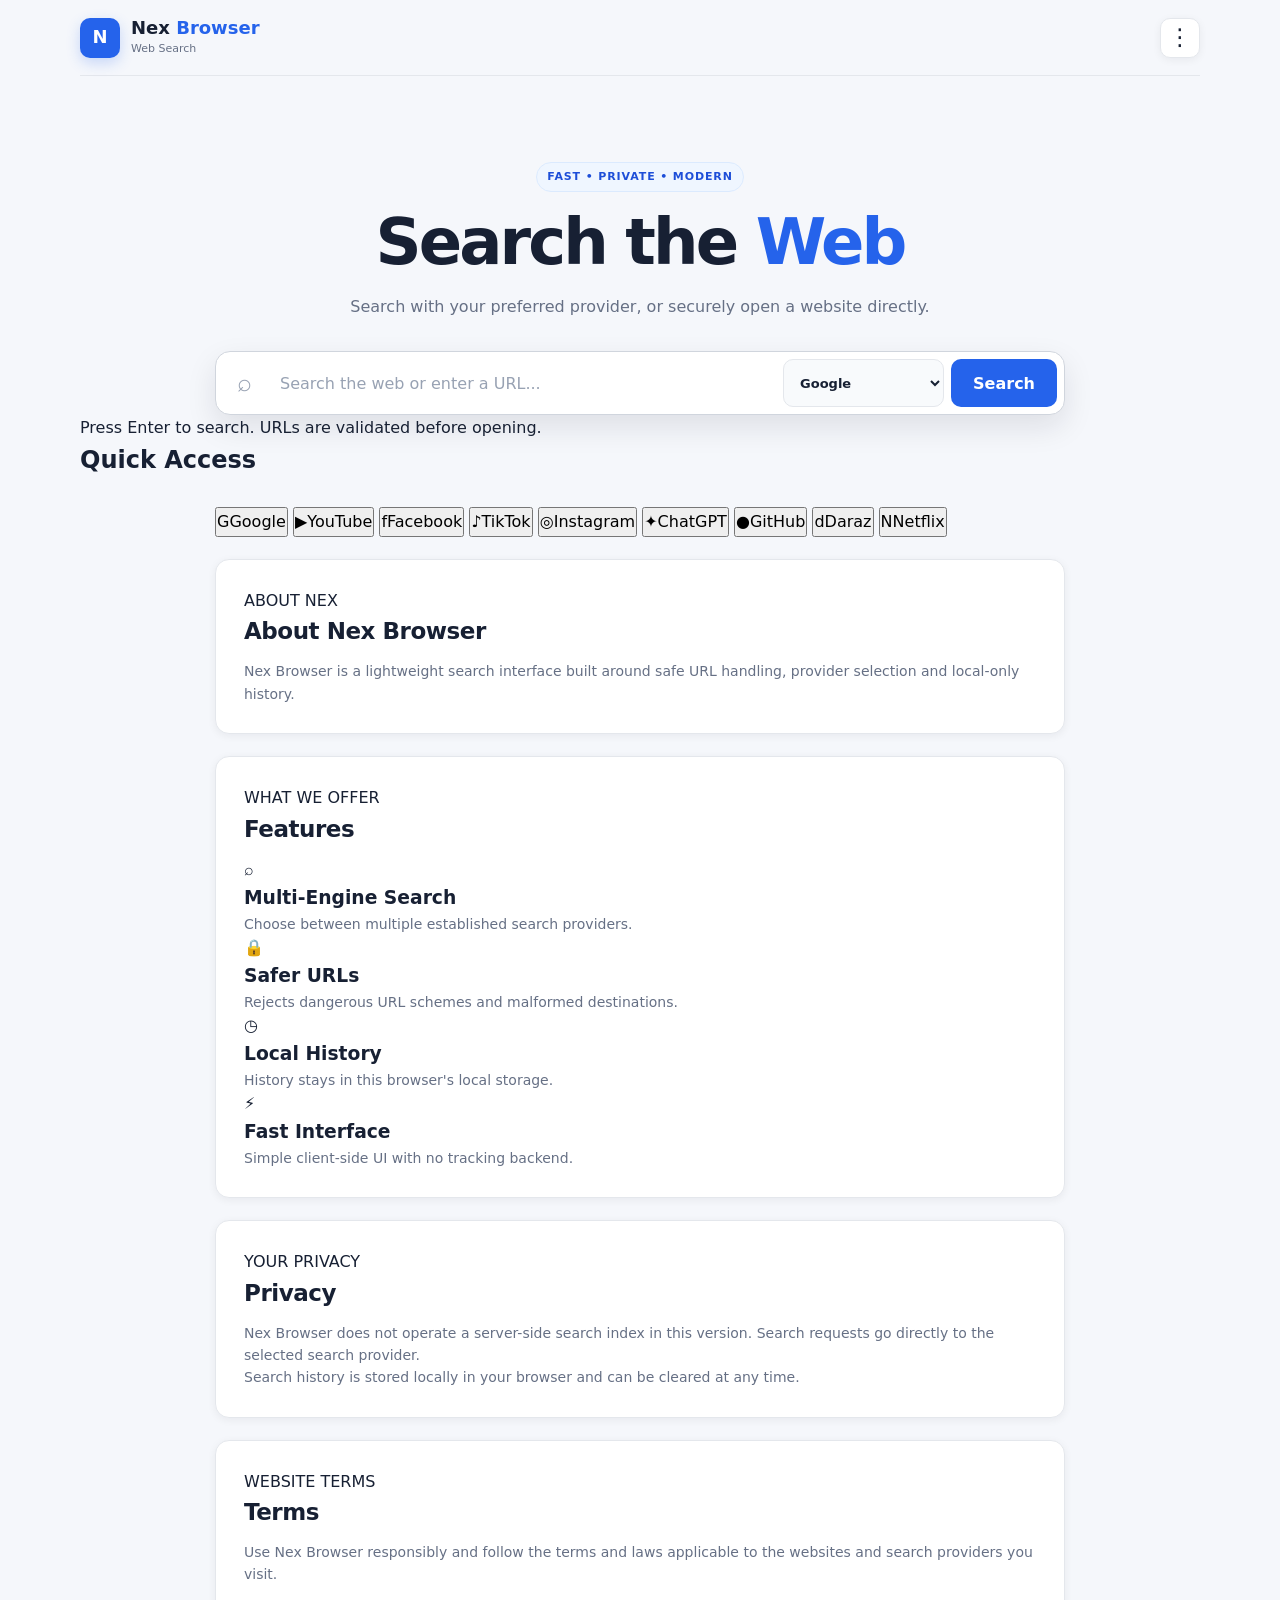
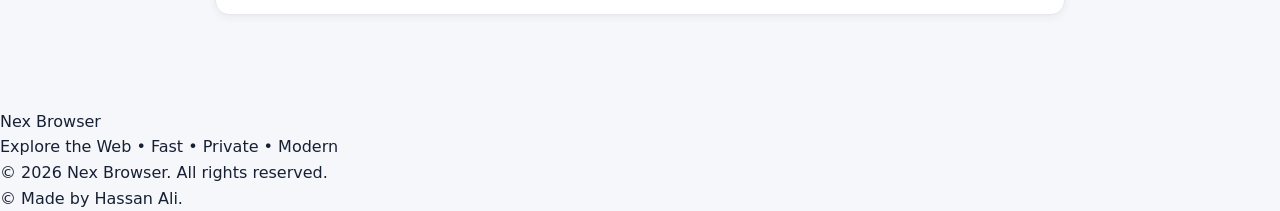
==== commit e2bc0a27: "Add files via upload" ====
--- a/index.html
+++ b/index.html
@@ -21,16 +21,18 @@
 
 <!DOCTYPE html>
 <html lang="en">
+
 <head>
   <meta charset="UTF-8">
   <meta name="viewport" content="width=device-width, initial-scale=1.0">
   <meta name="description" content="Nex Browser — a secure, privacy-focused web search interface.">
   <meta name="referrer" content="strict-origin-when-cross-origin">
   <meta http-equiv="Content-Security-Policy"
-        content="default-src 'self'; base-uri 'none'; object-src 'none'; form-action 'self'; frame-ancestors 'none'; script-src 'self'; style-src 'self'; img-src 'self' data:; connect-src 'none'; upgrade-insecure-requests">
+    content="default-src 'self'; base-uri 'none'; object-src 'none'; form-action 'self'; frame-ancestors 'none'; script-src 'self'; style-src 'self'; img-src 'self' data:; connect-src 'none'; upgrade-insecure-requests">
   <title>Nex Browser — Search the Web</title>
   <link rel="stylesheet" href="style.css">
 </head>
+
 <body>
   <div class="background" aria-hidden="true">
     <div class="orb orb-one"></div>
@@ -44,13 +46,13 @@
       <div class="logo" aria-hidden="true">N</div>
       <div class="brand-text">
         <h2>Nex <span>Browser</span></h2>
-        <small>Private Web Search</small>
+        <small>Web Search</small>
       </div>
     </a>
 
     <div class="menu-container">
-      <button class="menu-btn" id="menuBtn" type="button" aria-label="Open menu"
-              aria-expanded="false" aria-controls="dropdownMenu">⋮</button>
+      <button class="menu-btn" id="menuBtn" type="button" aria-label="Open menu" aria-expanded="false"
+        aria-controls="dropdownMenu">⋮</button>
       <nav class="dropdown-menu" id="dropdownMenu" aria-label="Main navigation">
         <button type="button" data-section="home">⌂ Home</button>
         <button type="button" data-section="history">◷ History</button>
@@ -72,15 +74,13 @@
     <!-- SEARCH ENGINE / SEARCH BOX -->
     <form class="search-box" id="searchForm" autocomplete="off">
       <span class="search-icon" aria-hidden="true">⌕</span>
-      <input id="website" name="q" type="search"
-             placeholder="Search the web or enter a URL..."
-             aria-label="Search the web or enter a URL"
-             maxlength="500" spellcheck="false" required>
+      <input id="website" name="q" type="search" placeholder="Search the web or enter a URL..."
+        aria-label="Search the web or enter a URL" maxlength="500" spellcheck="false" required>
       <select id="engine" aria-label="Search engine">
         <option value="google">Google</option>
-        <option value="bing">Bing</option>
+        <!-- <option value="bing">Bing</option> -->
         <option value="duckduckgo">DuckDuckGo</option>
-        <option value="brave">Brave Search</option>
+        <!-- <option value="brave">Brave Search</option> -->
       </select>
       <button id="searchBtn" type="submit">Search</button>
     </form>
@@ -91,19 +91,28 @@
     <section class="quick-section" aria-labelledby="quickTitle">
       <h2 id="quickTitle">Quick Access</h2>
       <div class="quick-links">
-        <button type="button" data-url="https://www.google.com/" data-name="Google"><span class="site-icon">G</span><span>Google</span></button>
-        <button type="button" data-url="https://www.youtube.com/" data-name="YouTube"><span class="site-icon">▶</span><span>YouTube</span></button>
-        <button type="button" data-url="https://www.facebook.com/" data-name="Facebook"><span class="site-icon">f</span><span>Facebook</span></button>
-        <button type="button" data-url="https://www.tiktok.com/" data-name="TikTok"><span class="site-icon">♪</span><span>TikTok</span></button>
-        <button type="button" data-url="https://www.instagram.com/" data-name="Instagram"><span class="site-icon">◎</span><span>Instagram</span></button>
-        <button type="button" data-url="https://chatgpt.com/" data-name="ChatGPT"><span class="site-icon">✦</span><span>ChatGPT</span></button>
-        <button type="button" data-url="https://github.com/" data-name="GitHub"><span class="site-icon">●</span><span>GitHub</span></button>
-        <button type="button" data-url="https://www.daraz.pk/" data-name="Daraz"><span class="site-icon">d</span><span>Daraz</span></button>
-        <button type="button" data-url="https://www.netflix.com/" data-name="Netflix"><span class="site-icon">N</span><span>Netflix</span></button>
+        <button type="button" data-url="https://www.google.com/" data-name="Google"><span
+            class="site-icon">G</span><span>Google</span></button>
+        <button type="button" data-url="https://www.youtube.com/" data-name="YouTube"><span
+            class="site-icon">▶</span><span>YouTube</span></button>
+        <button type="button" data-url="https://www.facebook.com/" data-name="Facebook"><span
+            class="site-icon">f</span><span>Facebook</span></button>
+        <button type="button" data-url="https://www.tiktok.com/" data-name="TikTok"><span
+            class="site-icon">♪</span><span>TikTok</span></button>
+        <button type="button" data-url="https://www.instagram.com/" data-name="Instagram"><span
+            class="site-icon">◎</span><span>Instagram</span></button>
+        <button type="button" data-url="https://chatgpt.com/" data-name="ChatGPT"><span
+            class="site-icon">✦</span><span>ChatGPT</span></button>
+        <button type="button" data-url="https://github.com/" data-name="GitHub"><span
+            class="site-icon">●</span><span>GitHub</span></button>
+        <button type="button" data-url="https://www.daraz.pk/" data-name="Daraz"><span
+            class="site-icon">d</span><span>Daraz</span></button>
+        <button type="button" data-url="https://www.netflix.com/" data-name="Netflix"><span
+            class="site-icon">N</span><span>Netflix</span></button>
       </div>
     </section>
 
-    <!-- SEARCH HISTORY -->
+    <!-- SEARCH HISTORY 
     <section class="history-section" id="history" aria-labelledby="historyTitle">
       <div class="section-header">
         <div>
@@ -112,38 +121,57 @@
         </div>
         <button class="clear-btn" id="clearBtn" type="button">Clear</button>
       </div>
-      <div id="historyList" class="history-list" aria-live="polite"></div>
+      <div id="historyList" class="history-list" aria-live="polite"></div>-->
     </section>
 
     <!-- INFORMATION PAGES -->
     <section id="aboutSection" class="info-section hidden">
       <span class="section-label">ABOUT NEX</span>
       <h2>About Nex Browser</h2>
-      <p>Nex Browser is a lightweight search interface built around safe URL handling, provider selection and local-only history.</p>
+      <p>Nex Browser is a lightweight search interface built around safe URL handling, provider selection and local-only
+        history.</p>
     </section>
 
     <section id="featuresSection" class="info-section hidden">
       <span class="section-label">WHAT WE OFFER</span>
       <h2>Features</h2>
       <div class="features-grid">
-        <div class="feature-card"><div>⌕</div><h3>Multi-Engine Search</h3><p>Choose between multiple established search providers.</p></div>
-        <div class="feature-card"><div>🔒</div><h3>Safer URLs</h3><p>Rejects dangerous URL schemes and malformed destinations.</p></div>
-        <div class="feature-card"><div>◷</div><h3>Local History</h3><p>History stays in this browser's local storage.</p></div>
-        <div class="feature-card"><div>⚡</div><h3>Fast Interface</h3><p>Simple client-side UI with no tracking backend.</p></div>
+        <div class="feature-card">
+          <div>⌕</div>
+          <h3>Multi-Engine Search</h3>
+          <p>Choose between multiple established search providers.</p>
+        </div>
+        <div class="feature-card">
+          <div>🔒</div>
+          <h3>Safer URLs</h3>
+          <p>Rejects dangerous URL schemes and malformed destinations.</p>
+        </div>
+        <div class="feature-card">
+          <div>◷</div>
+          <h3>Local History</h3>
+          <p>History stays in this browser's local storage.</p>
+        </div>
+        <div class="feature-card">
+          <div>⚡</div>
+          <h3>Fast Interface</h3>
+          <p>Simple client-side UI with no tracking backend.</p>
+        </div>
       </div>
     </section>
 
     <section id="privacySection" class="info-section hidden">
       <span class="section-label">YOUR PRIVACY</span>
       <h2>Privacy</h2>
-      <p>Nex Browser does not operate a server-side search index in this version. Search requests go directly to the selected search provider.</p>
+      <p>Nex Browser does not operate a server-side search index in this version. Search requests go directly to the
+        selected search provider.</p>
       <p>Search history is stored locally in your browser and can be cleared at any time.</p>
     </section>
 
     <section id="termsSection" class="info-section hidden">
       <span class="section-label">WEBSITE TERMS</span>
       <h2>Terms</h2>
-      <p>Use Nex Browser responsibly and follow the terms and laws applicable to the websites and search providers you visit.</p>
+      <p>Use Nex Browser responsibly and follow the terms and laws applicable to the websites and search providers you
+        visit.</p>
     </section>
   </main>
 
@@ -152,8 +180,10 @@
     <div class="footer-logo">Nex <span>Browser</span></div>
     <p>Explore the Web • Fast • Private • Modern</p>
     <p>© 2026 Nex Browser. All rights reserved.</p>
+    <p>© Made by Hassan Ali.</p>
   </footer>
 
   <script src="script.js" defer></script>
 </body>
-</html>
+
+</html>
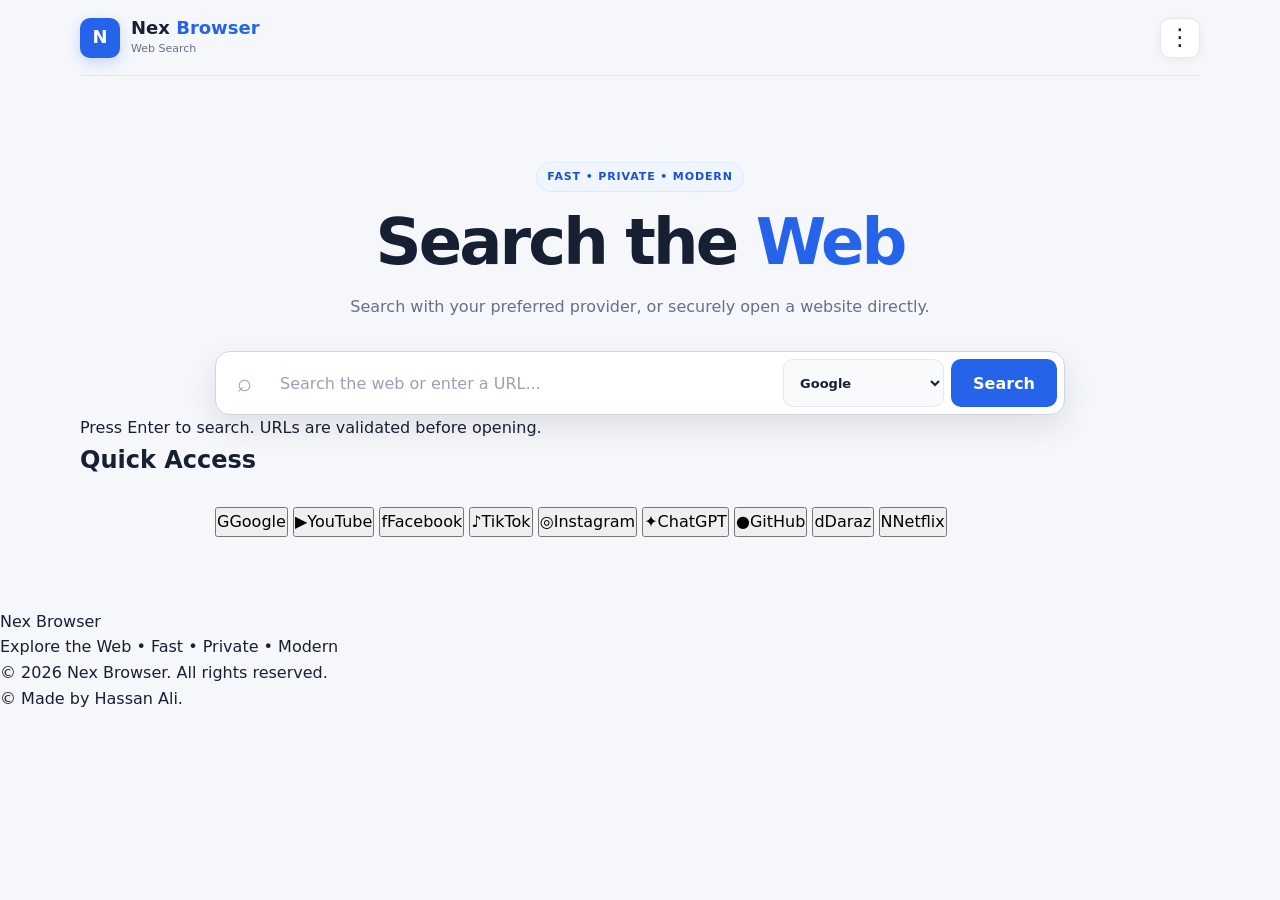
==== commit 74455919: "Add files via upload" ====
--- a/index.html
+++ b/index.html
@@ -29,7 +29,11 @@
   <meta name="referrer" content="strict-origin-when-cross-origin">
   <meta http-equiv="Content-Security-Policy"
     content="default-src 'self'; base-uri 'none'; object-src 'none'; form-action 'self'; frame-ancestors 'none'; script-src 'self'; style-src 'self'; img-src 'self' data:; connect-src 'none'; upgrade-insecure-requests">
+    <meta name="google-site-verification" content="YOUR_VERIFICATION_CODE">
   <title>Nex Browser — Search the Web</title>
+  <link rel="manifest" href="manifest.json">
+  <meta name="theme-color" content="#2563eb">
+  <link rel="icon" href="icon.svg" type="image/svg+xml">
   <link rel="stylesheet" href="style.css">
 </head>
 
@@ -51,6 +55,7 @@
     </a>
 
     <div class="menu-container">
+      <button class="install-btn" id="installBtn" type="button" hidden>Install app</button>
       <button class="menu-btn" id="menuBtn" type="button" aria-label="Open menu" aria-expanded="false"
         aria-controls="dropdownMenu">⋮</button>
       <nav class="dropdown-menu" id="dropdownMenu" aria-label="Main navigation">
@@ -112,7 +117,7 @@
       </div>
     </section>
 
-    <!-- SEARCH HISTORY 
+    <!-- SEARCH HISTORY -->
     <section class="history-section" id="history" aria-labelledby="historyTitle">
       <div class="section-header">
         <div>
@@ -121,7 +126,7 @@
         </div>
         <button class="clear-btn" id="clearBtn" type="button">Clear</button>
       </div>
-      <div id="historyList" class="history-list" aria-live="polite"></div>-->
+      <div id="historyList" class="history-list" aria-live="polite"></div>
     </section>
 
     <!-- INFORMATION PAGES -->
--- a/style.css
+++ b/style.css
@@ -66,6 +66,10 @@
     cursor: pointer;
 }
 
+.hidden {
+    display: none !important;
+}
+
 a {
     color: inherit;
     text-decoration: none;
@@ -142,6 +146,24 @@
 
 .menu-container {
     position: relative;
+    display: flex;
+    align-items: center;
+    gap: 8px;
+}
+
+.install-btn {
+    min-height: 40px;
+    padding: 0 12px;
+    border: 1px solid #bfdbfe;
+    border-radius: 10px;
+    background: var(--primary-soft);
+    color: var(--primary-dark);
+    font-size: 13px;
+    font-weight: 700;
+}
+
+.install-btn:hover {
+    background: #dbeafe;
 }
 
 .menu-btn {
@@ -379,6 +401,7 @@
 ========================= */
 
 #history {
+    display: none;
     width: min(100%, 850px);
     margin: 30px auto 0;
     padding: 22px;
@@ -386,6 +409,23 @@
     border: 1px solid var(--border);
     border-radius: var(--radius);
     box-shadow: var(--shadow-sm);
+}
+
+body.history-view #history {
+    display: block;
+    margin-top: 0;
+}
+
+body.history-view main#home> :not(#history) {
+    display: none;
+}
+
+body.info-view main#home> :not(.info-section) {
+    display: none;
+}
+
+body.info-view main#home>.info-section.hidden {
+    display: none;
 }
 
 .history-header {
@@ -577,4 +617,4 @@
     .quick-access-grid {
         grid-template-columns: 1fr;
     }
-}
+}
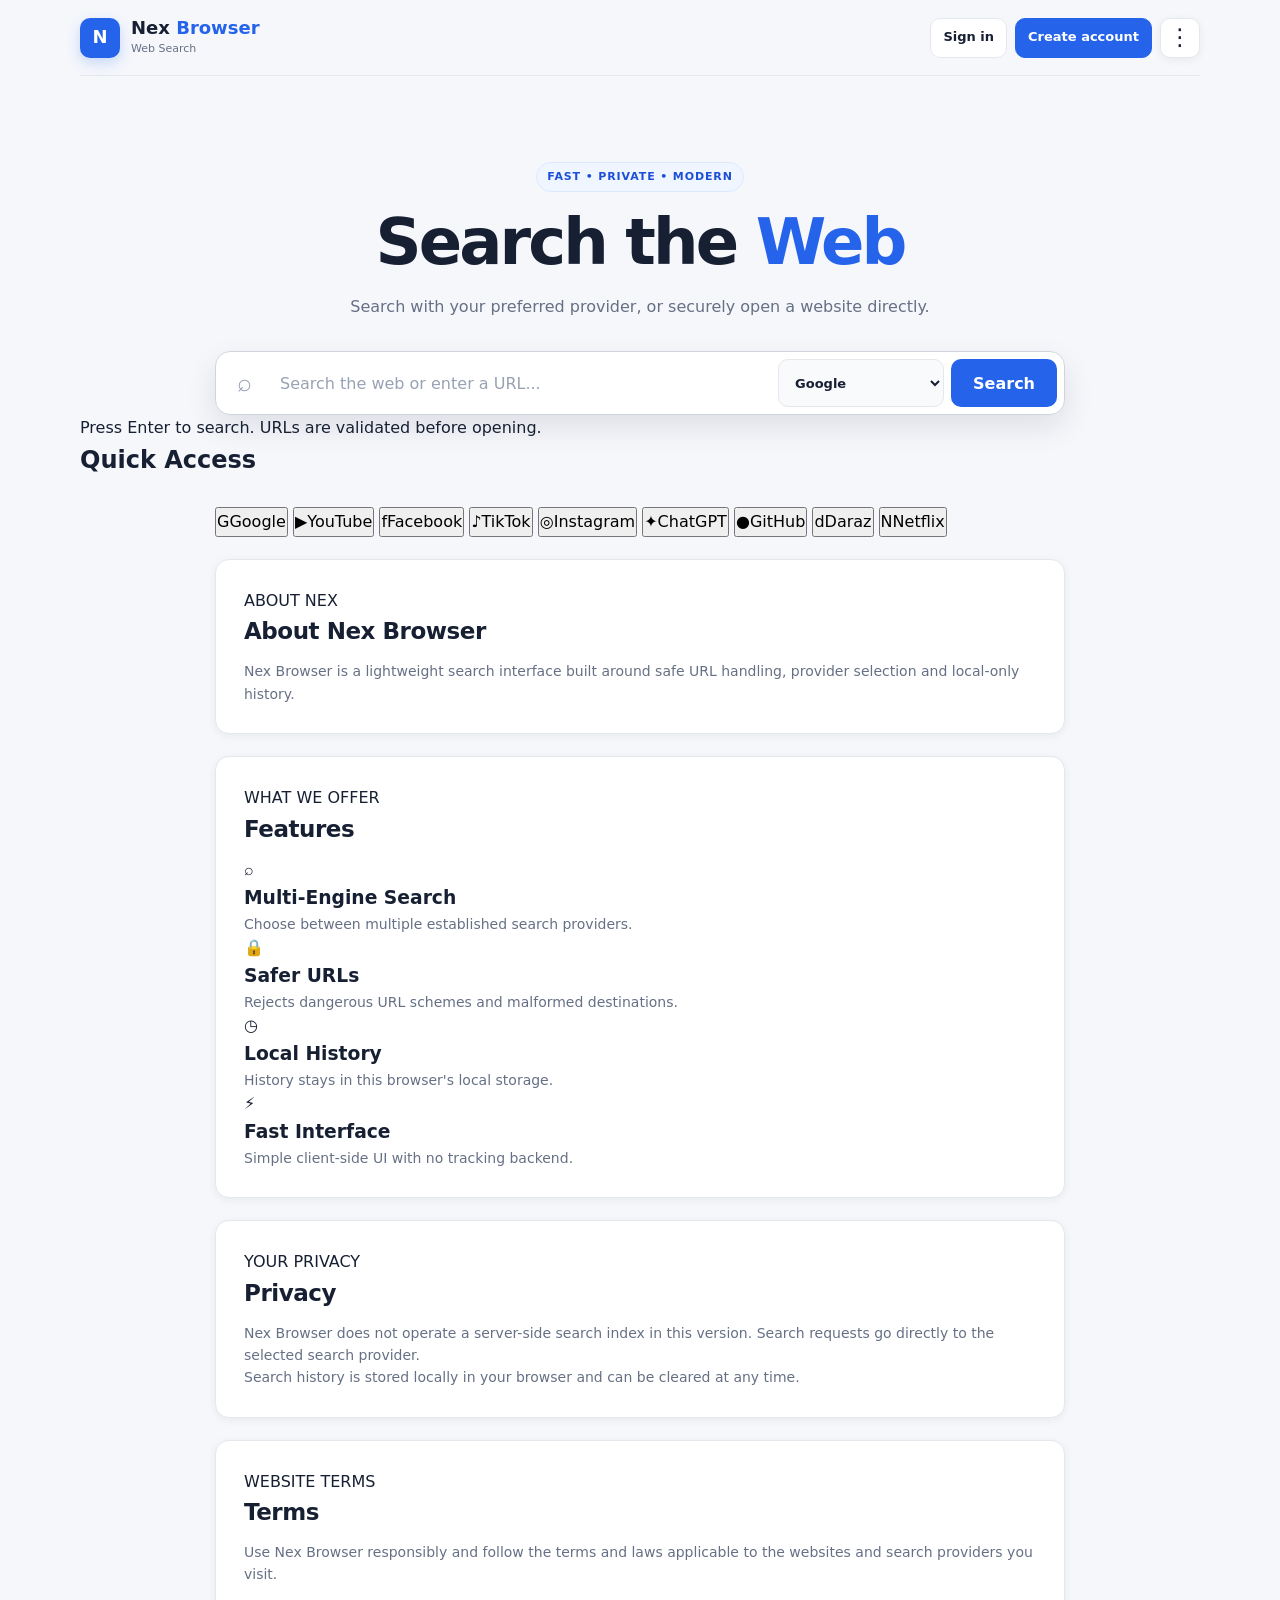
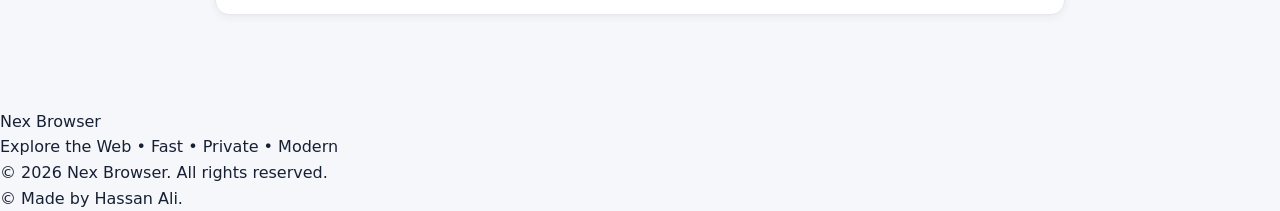
==== commit 20e81fbd: "Add files via upload" ====
--- a/index.html
+++ b/index.html
@@ -29,7 +29,6 @@
   <meta name="referrer" content="strict-origin-when-cross-origin">
   <meta http-equiv="Content-Security-Policy"
     content="default-src 'self'; base-uri 'none'; object-src 'none'; form-action 'self'; frame-ancestors 'none'; script-src 'self'; style-src 'self'; img-src 'self' data:; connect-src 'none'; upgrade-insecure-requests">
-    <meta name="google-site-verification" content="YOUR_VERIFICATION_CODE">
   <title>Nex Browser — Search the Web</title>
   <link rel="manifest" href="manifest.json">
   <meta name="theme-color" content="#2563eb">
@@ -56,6 +55,8 @@
 
     <div class="menu-container">
       <button class="install-btn" id="installBtn" type="button" hidden>Install app</button>
+      <button class="auth-btn auth-btn-secondary" id="signInBtn" type="button">Sign in</button>
+      <button class="auth-btn auth-btn-primary" id="createAccountBtn" type="button">Create account</button>
       <button class="menu-btn" id="menuBtn" type="button" aria-label="Open menu" aria-expanded="false"
         aria-controls="dropdownMenu">⋮</button>
       <nav class="dropdown-menu" id="dropdownMenu" aria-label="Main navigation">
@@ -83,9 +84,9 @@
         aria-label="Search the web or enter a URL" maxlength="500" spellcheck="false" required>
       <select id="engine" aria-label="Search engine">
         <option value="google">Google</option>
-        <!-- <option value="bing">Bing</option> -->
+        <option value="bing">Bing</option>
         <option value="duckduckgo">DuckDuckGo</option>
-        <!-- <option value="brave">Brave Search</option> -->
+        <option value="brave">Brave Search</option>
       </select>
       <button id="searchBtn" type="submit">Search</button>
     </form>
@@ -180,6 +181,34 @@
     </section>
   </main>
 
+  <!-- AUTHENTICATION DIALOG -->
+  <div class="auth-backdrop" id="authBackdrop" hidden>
+    <section class="auth-modal" role="dialog" aria-modal="true" aria-labelledby="authTitle">
+      <button class="auth-close" id="authCloseBtn" type="button" aria-label="Close sign in dialog">×</button>
+      <span class="section-label">NEX ACCOUNT</span>
+      <h2 id="authTitle">Welcome back</h2>
+      <p class="auth-subtitle" id="authSubtitle">Sign in to keep your Nex experience connected.</p>
+
+      <div class="auth-tabs" role="tablist" aria-label="Account options">
+        <button class="auth-tab active" id="signInTab" type="button" role="tab" aria-selected="true">Sign in</button>
+        <button class="auth-tab" id="createAccountTab" type="button" role="tab" aria-selected="false">Create
+          account</button>
+      </div>
+
+      <form id="authForm" class="auth-form">
+        <label for="authName" id="authNameLabel" hidden>Full name</label>
+        <input id="authName" name="name" type="text" placeholder="Full name" autocomplete="name" hidden>
+        <label for="authEmail">Email address</label>
+        <input id="authEmail" name="email" type="email" placeholder="you@example.com" autocomplete="email" required>
+        <label for="authPassword">Password</label>
+        <input id="authPassword" name="password" type="password" placeholder="Enter your password"
+          autocomplete="current-password" minlength="6" required>
+        <button class="auth-submit" id="authSubmit" type="submit">Sign in</button>
+        <p class="auth-message" id="authMessage" role="status" aria-live="polite"></p>
+      </form>
+    </section>
+  </div>
+
   <!-- FOOTER -->
   <footer>
     <div class="footer-logo">Nex <span>Browser</span></div>
--- a/style.css
+++ b/style.css
@@ -66,10 +66,6 @@
     cursor: pointer;
 }
 
-.hidden {
-    display: none !important;
-}
-
 a {
     color: inherit;
     text-decoration: none;
@@ -166,6 +162,37 @@
     background: #dbeafe;
 }
 
+.auth-btn {
+    min-height: 40px;
+    padding: 0 12px;
+    border-radius: 10px;
+    font-size: 13px;
+    font-weight: 700;
+    transition: 0.2s ease;
+}
+
+.auth-btn-secondary {
+    border: 1px solid var(--border);
+    background: var(--surface);
+    color: var(--text);
+}
+
+.auth-btn-secondary:hover {
+    border-color: #b8cdfb;
+    background: var(--primary-soft);
+    color: var(--primary-dark);
+}
+
+.auth-btn-primary {
+    border: 1px solid var(--primary);
+    background: var(--primary);
+    color: #fff;
+}
+
+.auth-btn-primary:hover {
+    background: var(--primary-dark);
+}
+
 .menu-btn {
     width: 40px;
     height: 40px;
@@ -217,6 +244,154 @@
 .dropdown-menu button:hover {
     background: var(--surface-soft);
     color: var(--primary);
+}
+
+/* =========================
+   AUTHENTICATION DIALOG
+========================= */
+
+body.auth-open {
+    overflow: hidden;
+}
+
+.auth-backdrop {
+    position: fixed;
+    inset: 0;
+    z-index: 50;
+    display: grid;
+    place-items: center;
+    padding: 20px;
+    background: rgba(15, 23, 42, 0.48);
+}
+
+.auth-backdrop[hidden] {
+    display: none;
+}
+
+.auth-modal {
+    position: relative;
+    width: min(100%, 430px);
+    padding: 32px;
+    border: 1px solid var(--border);
+    border-radius: 16px;
+    background: var(--surface);
+    box-shadow: 0 24px 70px rgba(15, 23, 42, 0.24);
+}
+
+.auth-close {
+    position: absolute;
+    top: 12px;
+    right: 14px;
+    width: 34px;
+    height: 34px;
+    border: 0;
+    border-radius: 8px;
+    background: transparent;
+    color: var(--muted);
+    font-size: 25px;
+    line-height: 1;
+}
+
+.auth-close:hover {
+    background: var(--surface-soft);
+    color: var(--text);
+}
+
+.auth-modal h2 {
+    margin-top: 7px;
+    color: var(--text);
+    font-size: 27px;
+    line-height: 1.2;
+}
+
+.auth-subtitle {
+    margin-top: 7px;
+    color: var(--muted);
+    font-size: 14px;
+}
+
+.auth-tabs {
+    display: grid;
+    grid-template-columns: 1fr 1fr;
+    gap: 4px;
+    margin: 23px 0 20px;
+    padding: 4px;
+    border-radius: 10px;
+    background: var(--surface-soft);
+}
+
+.auth-tab {
+    padding: 9px 8px;
+    border: 0;
+    border-radius: 7px;
+    background: transparent;
+    color: var(--muted);
+    font-size: 13px;
+    font-weight: 700;
+}
+
+.auth-tab.active {
+    background: var(--surface);
+    color: var(--primary-dark);
+    box-shadow: var(--shadow-sm);
+}
+
+.auth-form {
+    display: grid;
+    gap: 8px;
+}
+
+.auth-form label {
+    color: var(--text);
+    font-size: 12px;
+    font-weight: 700;
+}
+
+.auth-form input {
+    width: 100%;
+    height: 46px;
+    margin-bottom: 7px;
+    padding: 0 12px;
+    border: 1px solid var(--border);
+    border-radius: 9px;
+    outline: 0;
+    background: var(--surface);
+    color: var(--text);
+    font-size: 14px;
+}
+
+.auth-form input:focus {
+    border-color: #93b4ff;
+    box-shadow: 0 0 0 3px rgba(37, 99, 235, 0.1);
+}
+
+.auth-submit {
+    height: 46px;
+    margin-top: 5px;
+    border: 0;
+    border-radius: 9px;
+    background: var(--primary);
+    color: #fff;
+    font-size: 14px;
+    font-weight: 700;
+}
+
+.auth-submit:hover {
+    background: var(--primary-dark);
+}
+
+.auth-message {
+    min-height: 21px;
+    color: var(--muted);
+    font-size: 12px;
+}
+
+.auth-message.success {
+    color: var(--success);
+}
+
+.auth-message.error {
+    color: #d92d20;
 }
 
 /* =========================
@@ -420,14 +595,6 @@
     display: none;
 }
 
-body.info-view main#home> :not(.info-section) {
-    display: none;
-}
-
-body.info-view main#home>.info-section.hidden {
-    display: none;
-}
-
 .history-header {
     display: flex;
     align-items: center;
@@ -563,6 +730,12 @@
         display: none;
     }
 
+    .auth-btn {
+        min-height: 36px;
+        padding: 0 8px;
+        font-size: 12px;
+    }
+
     h1 {
         font-size: 42px;
     }
@@ -603,6 +776,14 @@
 }
 
 @media (max-width: 430px) {
+    .auth-btn-secondary {
+        display: none;
+    }
+
+    .auth-modal {
+        padding: 27px 21px;
+    }
+
     h1 {
         font-size: 36px;
     }
